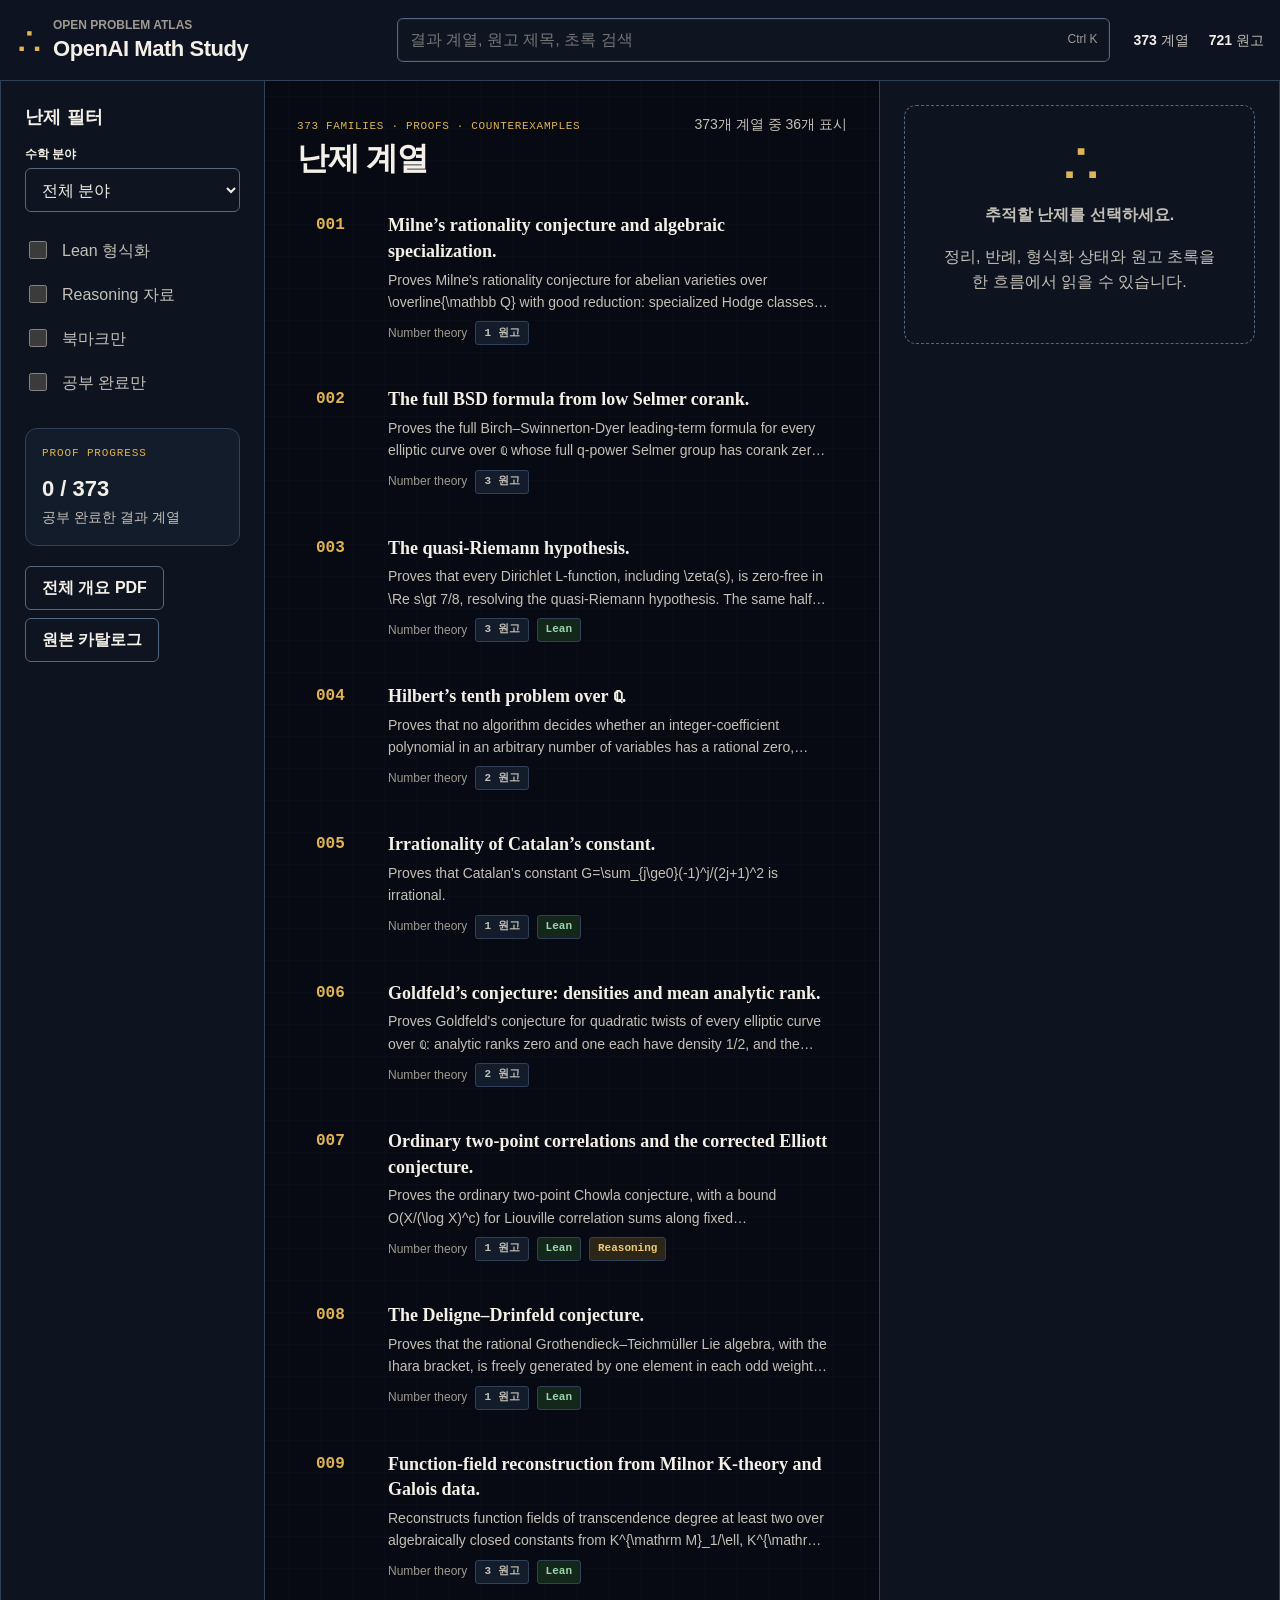
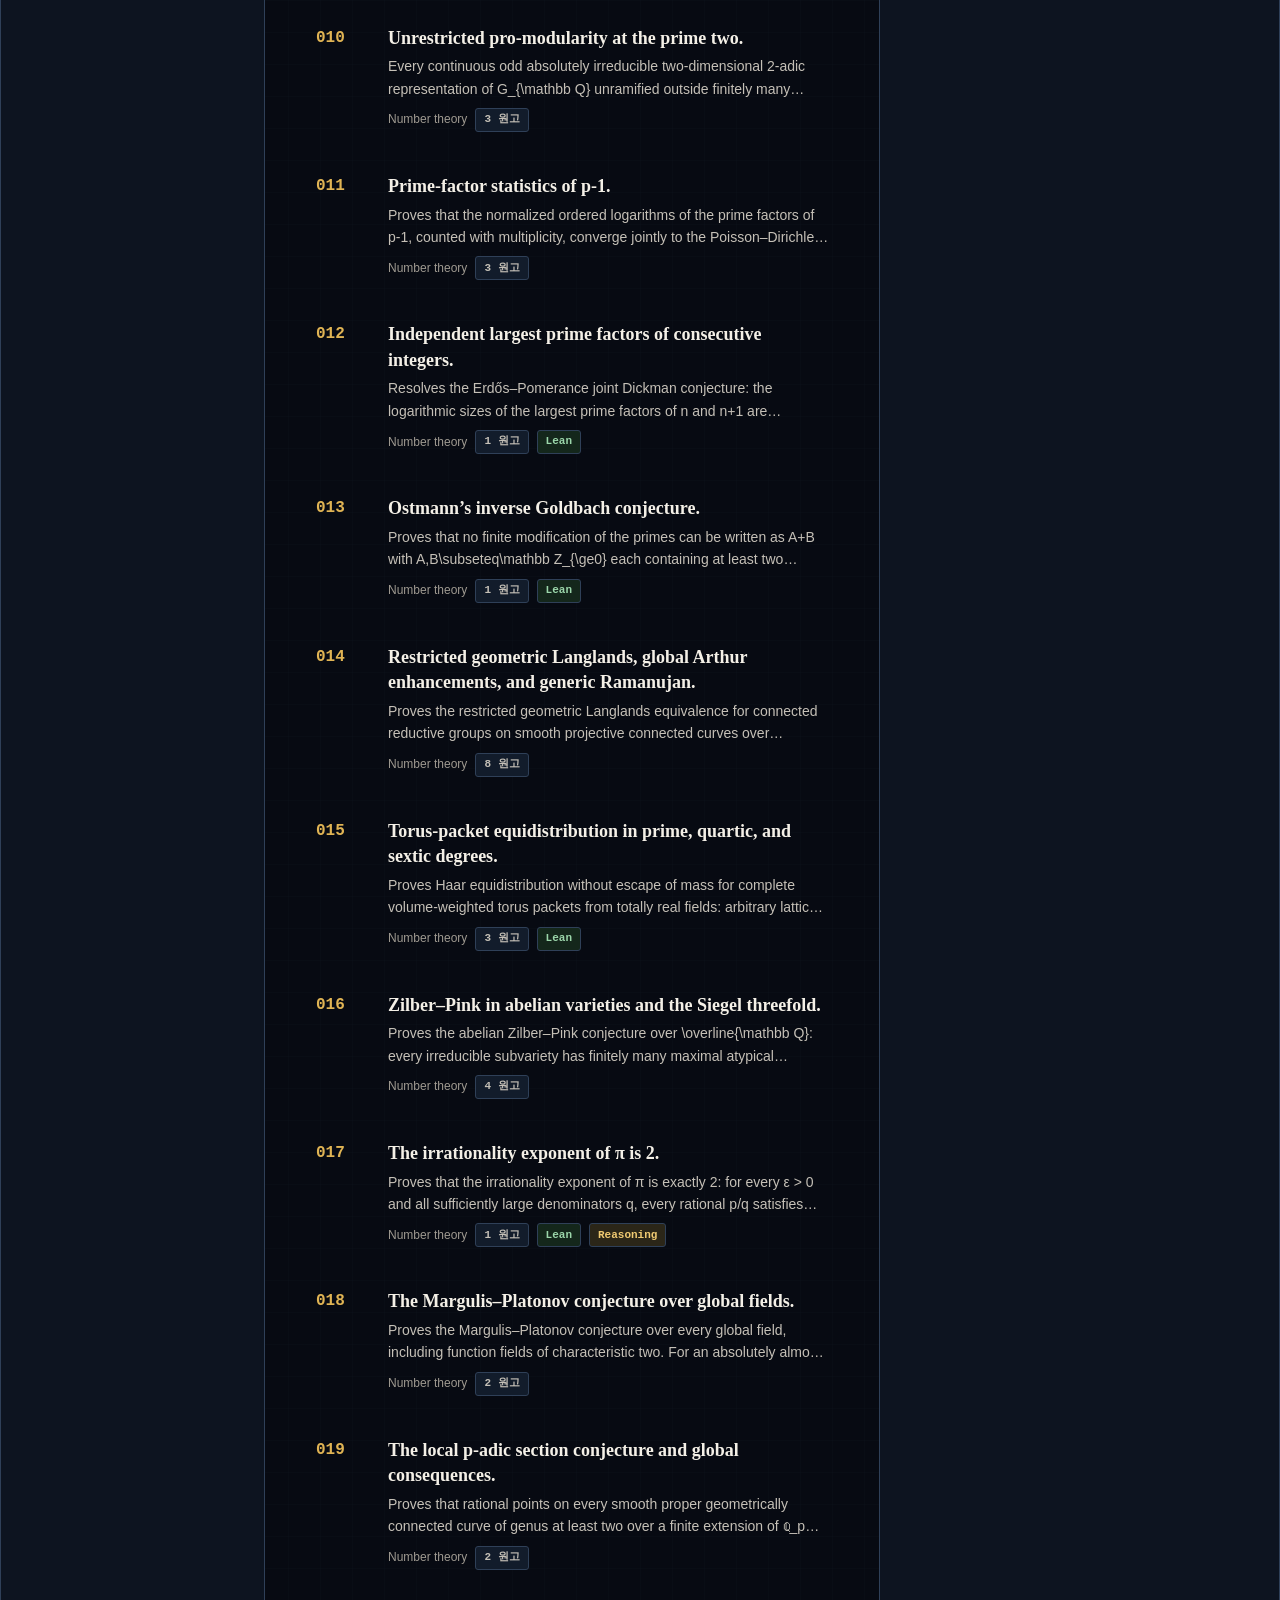
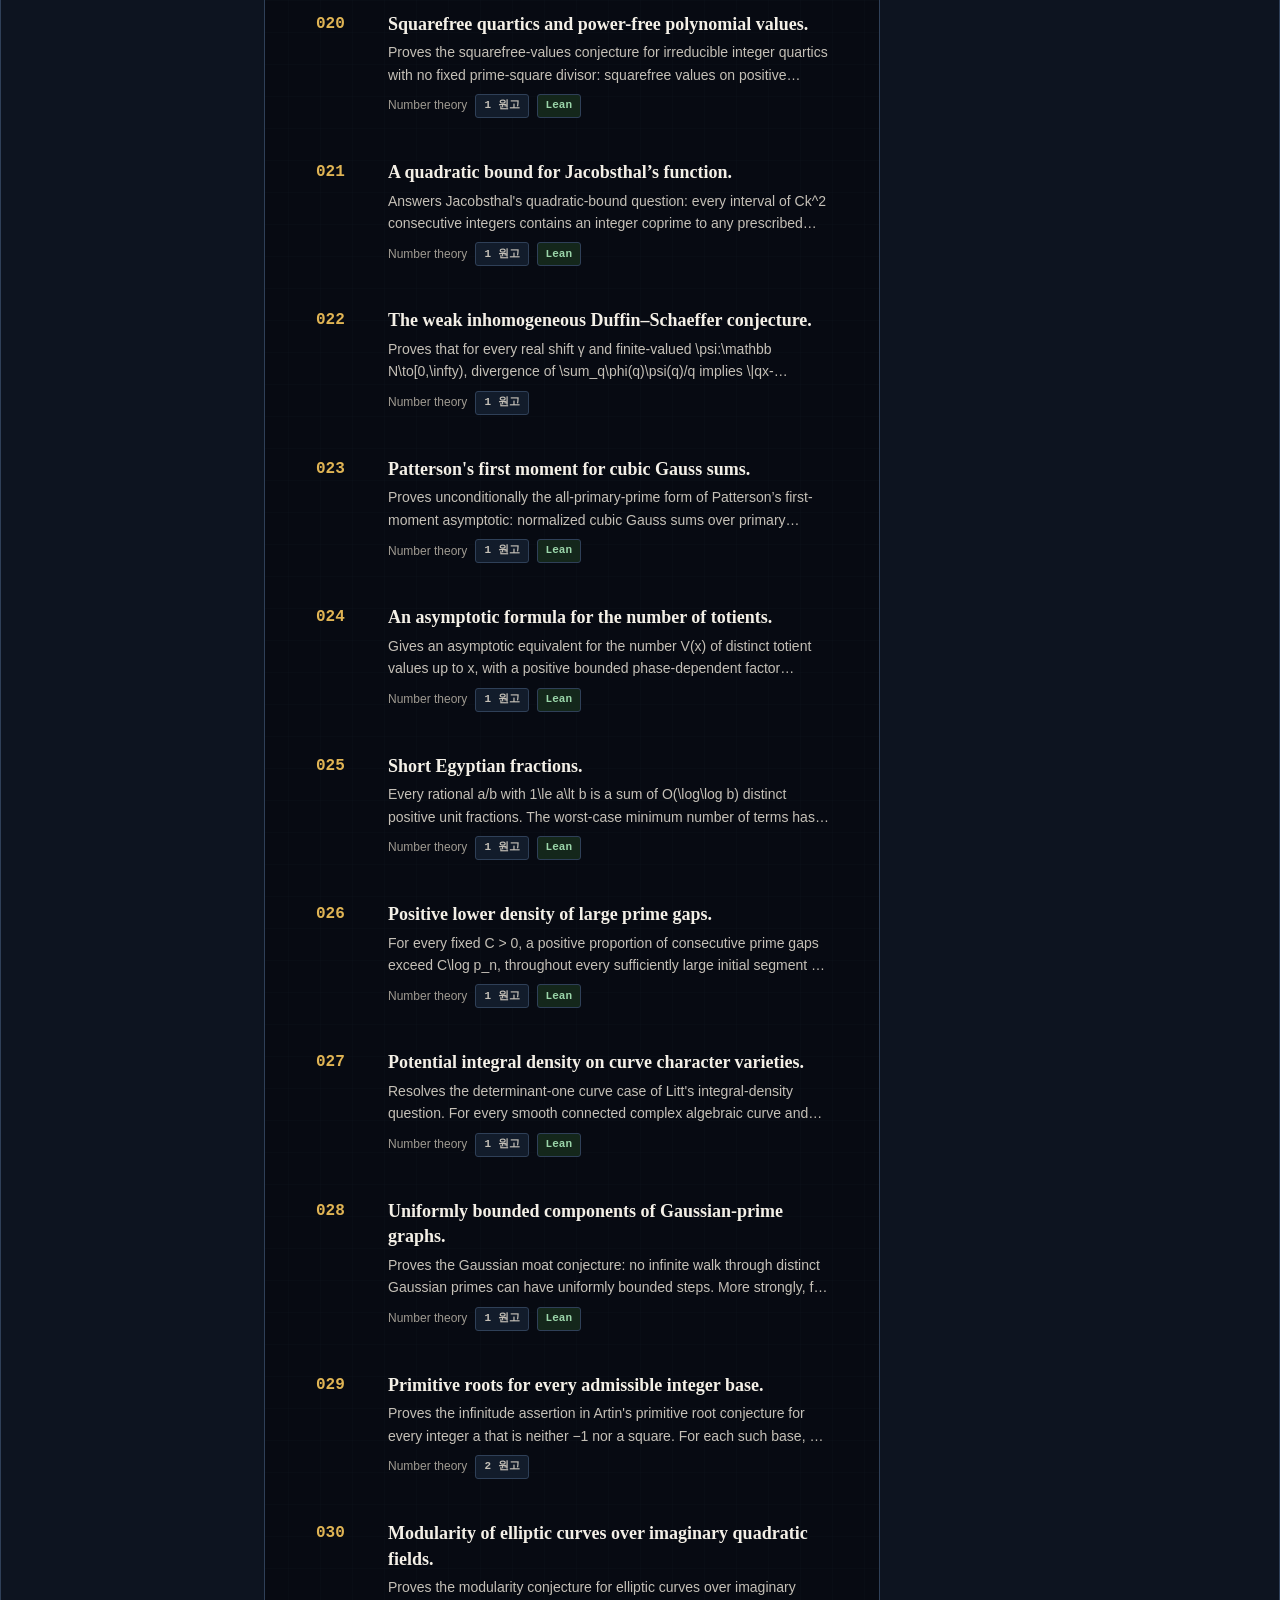
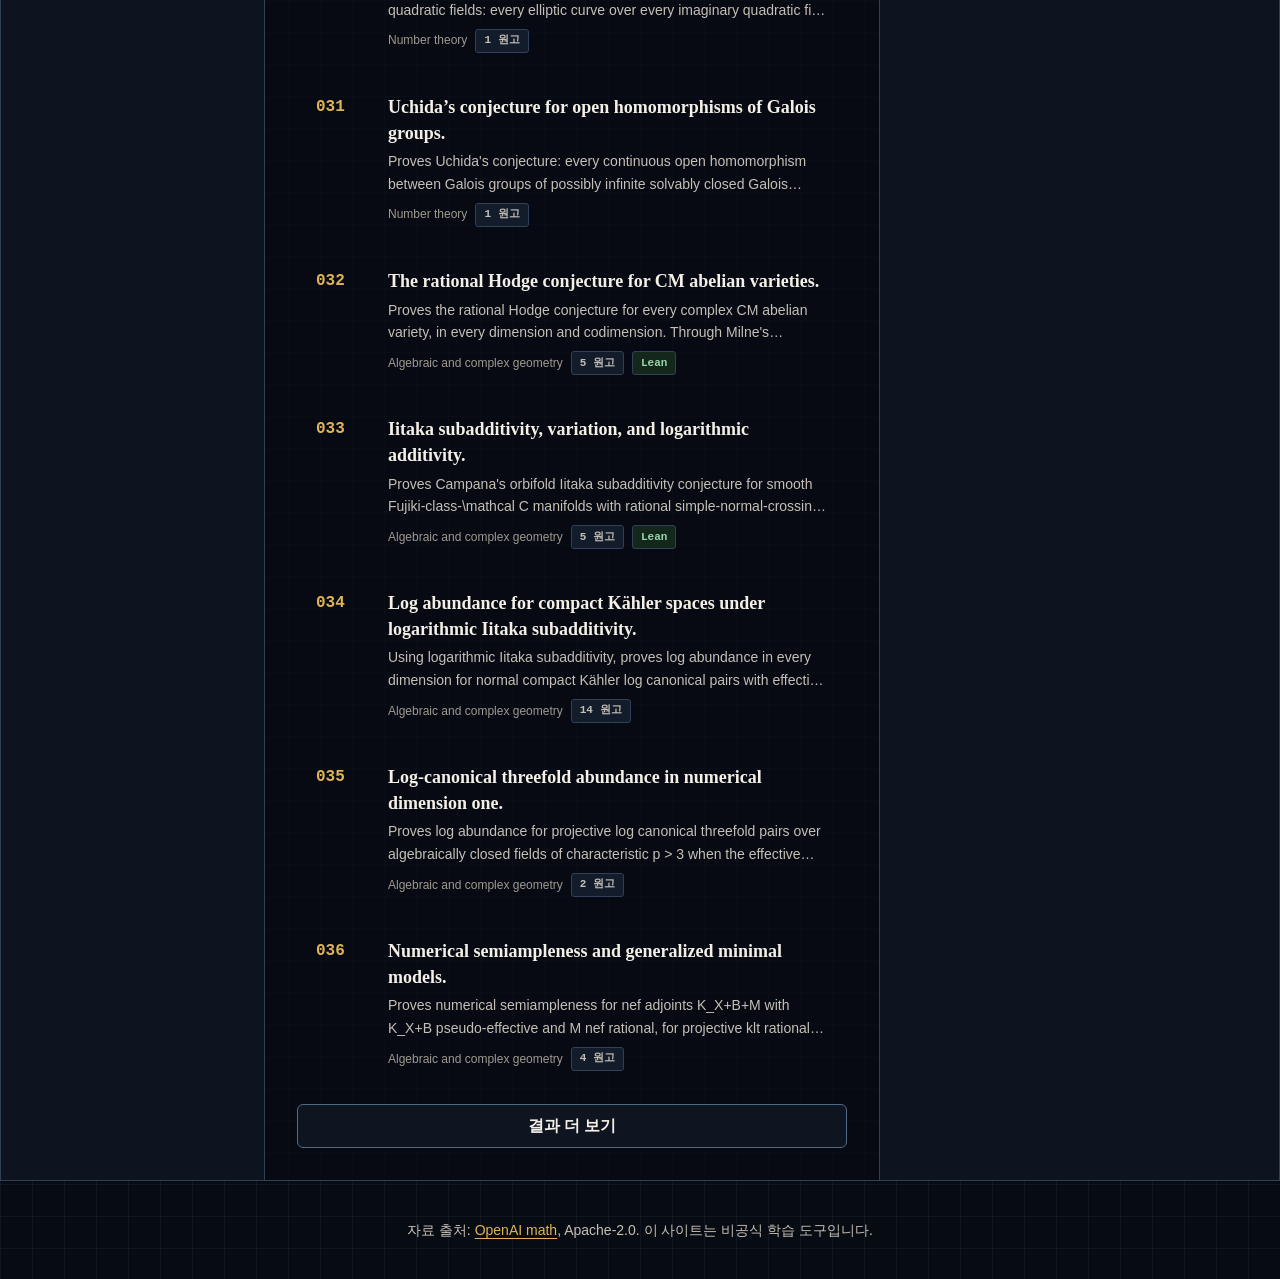
==== index.html @ 9faf53f4 "Add related paper links" ====
<!doctype html>
<html lang="ko">
<head>
  <meta charset="utf-8">
  <meta name="viewport" content="width=device-width, initial-scale=1">
  <meta name="description" content="OpenAI math 저장소의 373개 결과 계열과 721개 수학 원고를 검색하고 공부하는 웹사이트">
  <meta name="theme-color" content="#070b12">
  <meta property="og:title" content="OpenAI Math Study">
  <meta property="og:description" content="OpenAI math 연구 카탈로그를 검색하고 학습 진도를 저장하세요.">
  <meta property="og:type" content="website">
  <title>OpenAI Math Study</title>
  <link rel="stylesheet" href="styles.css">
  <link rel="stylesheet" href="components.css">
  <script defer src="papers.js"></script>
  <script defer src="youtube.js"></script>
  <script defer src="app.js"></script>
  <script type="application/ld+json">
    {"@context":"https://schema.org","@type":"Dataset","name":"OpenAI Math Study catalogue","description":"A study interface for the OpenAI math manuscript collection.","license":"https://www.apache.org/licenses/LICENSE-2.0","isBasedOn":"https://github.com/openai/math"}
  </script>
</head>
<body data-detail-open="false">
  <a class="skip-link" href="#catalogue">카탈로그로 건너뛰기</a>
  <header class="site-header">
    <div class="header-inner">
      <div class="brand">
        <span class="brand-mark" aria-hidden="true">∴</span>
        <div>
          <p>OPEN PROBLEM ATLAS</p>
          <h1>OpenAI Math Study</h1>
        </div>
      </div>
      <div class="search-wrap">
        <label class="search-label" for="search">결과 계열, 원고 제목, 초록 검색</label>
        <input class="search-input" id="search" type="search" placeholder="결과 계열, 원고 제목, 초록 검색" autocomplete="off">
        <span class="search-hint" aria-hidden="true">Ctrl K</span>
      </div>
      <div class="header-stats" aria-label="카탈로그 통계">
        <span><strong id="family-stat">373</strong> 계열</span>
        <span><strong id="manuscript-stat">721</strong> 원고</span>
      </div>
    </div>
  </header>

  <main class="app-shell">
    <aside class="filter-panel" aria-labelledby="filter-title">
      <h2 class="panel-heading" id="filter-title">난제 필터</h2>
      <div class="filter-grid">
        <label class="field" for="subject">
          <span class="field-label">수학 분야</span>
          <select class="select" id="subject"><option value="">전체 분야</option></select>
        </label>
        <label class="check-row"><input id="lean-only" type="checkbox"> Lean 형식화</label>
        <label class="check-row"><input id="reasoning-only" type="checkbox"> Reasoning 자료</label>
        <label class="check-row"><input id="bookmarked-only" type="checkbox"> 북마크만</label>
        <label class="check-row"><input id="studied-only" type="checkbox"> 공부 완료만</label>
      </div>
      <div class="progress-box" aria-live="polite">
        <strong id="progress-count">0 / 373</strong>
        <p>공부 완료한 결과 계열</p>
      </div>
      <div class="button-row">
        <a class="button" href="source-data/overview.pdf">전체 개요 PDF</a>
        <a class="button" href="source-data/CONTENTS.md">원본 카탈로그</a>
      </div>
    </aside>

    <section class="catalogue-panel" id="catalogue" aria-labelledby="catalogue-title">
      <div class="catalogue-heading">
        <div>
          <p class="catalogue-kicker">373 FAMILIES · PROOFS · COUNTEREXAMPLES</p>
          <h2 id="catalogue-title">난제 계열</h2>
        </div>
        <p id="result-count" aria-live="polite">카탈로그 불러오는 중</p>
      </div>
      <div class="result-list" id="result-list" aria-busy="true">
        <div class="skeleton"></div>
        <div class="skeleton"></div>
        <div class="skeleton"></div>
      </div>
      <button class="button load-more" id="load-more" type="button" hidden>결과 더 보기</button>
    </section>

    <button class="detail-scrim" id="detail-scrim" type="button" tabindex="-1" aria-label="상세 패널 닫기"></button>
    <aside class="detail-panel" id="detail" aria-label="결과 계열 상세">
      <div class="mobile-panel-bar"><button class="button" id="close-detail" type="button">닫기</button></div>
      <div class="empty-state" id="detail-empty">
        <p class="empty-symbol" aria-hidden="true">∴</p>
        <p><strong>추적할 난제를 선택하세요.</strong></p>
        <p>정리, 반례, 형식화 상태와 원고 초록을 한 흐름에서 읽을 수 있습니다.</p>
      </div>
      <div id="detail-content" hidden></div>
    </aside>
  </main>

  <footer class="site-footer">
    <p>자료 출처: <a href="https://github.com/openai/math">OpenAI math</a>, Apache-2.0. 이 사이트는 비공식 학습 도구입니다.</p>
  </footer>
</body>
</html>
---- styles.css ----
:root {
  color-scheme: dark;
  --surface-canvas: #070b12;
  --surface-primary: #0e1521;
  --surface-secondary: #121c2b;
  --surface-selected: #17253a;
  --surface-scrim: rgba(3, 7, 18, 0.78);
  --text-primary: #f4f0e7;
  --text-secondary: #c5c0b7;
  --text-muted: #9f9a91;
  --border-default: #2f4058;
  --border-strong: #526984;
  --accent-primary: #e0b454;
  --accent-hover: #f0ca72;
  --accent-soft: #2b2618;
  --status-success: #9bd6aa;
  --status-success-soft: #14271b;
  --status-warning: #e0b454;
  --status-warning-soft: #2b2618;
  --focus-ring: #8bc7ff;
  --grid-line: rgba(82, 105, 132, 0.12);
  --shadow-overlay: 0 24px 70px rgba(0, 0, 0, 0.48);
  --space-1: 0.25rem;
  --space-2: 0.5rem;
  --space-3: 0.75rem;
  --space-4: 1rem;
  --space-5: 1.25rem;
  --space-6: 1.5rem;
  --space-8: 2rem;
  --space-10: 2.5rem;
  --space-12: 3rem;
  --space-16: 4rem;
  --motion-micro: 150ms ease-out;
  --motion-standard: 240ms cubic-bezier(0.16, 1, 0.3, 1);
  --radius-control: 0.375rem;
  --radius-card: 0.75rem;
  --max-content: 90rem;
}

* { box-sizing: border-box; }
[hidden] { display: none !important; }

html { overflow-x: clip; scroll-behavior: smooth; }

body {
  margin: 0;
  min-width: 20rem;
  overflow-x: clip;
  background-color: var(--surface-canvas);
  background-image:
    linear-gradient(var(--grid-line) 1px, transparent 1px),
    linear-gradient(90deg, var(--grid-line) 1px, transparent 1px);
  background-size: 2rem 2rem;
  color: var(--text-primary);
  font: 400 1rem/1.6 Aptos, "Segoe UI", "Helvetica Neue", Arial, sans-serif;
}

button, input, select { font: inherit; }

button, select, input[type="checkbox"] { touch-action: manipulation; }

a { color: var(--accent-primary); text-underline-offset: 0.2em; }
a:hover { color: var(--accent-hover); }

:focus-visible {
  outline: 0.1875rem solid var(--focus-ring);
  outline-offset: 0.125rem;
}

.skip-link {
  position: fixed;
  inset: var(--space-2) auto auto var(--space-2);
  z-index: 100;
  padding: var(--space-2) var(--space-4);
  background: var(--surface-primary);
  transform: translateY(-150%);
}

.skip-link:focus { transform: translateY(0); }

.site-header {
  position: sticky;
  inset-block-start: 0;
  z-index: 20;
  border-block-end: 1px solid var(--border-default);
  background: color-mix(in srgb, var(--surface-primary) 94%, transparent);
  backdrop-filter: blur(0.75rem);
}

.header-inner {
  display: grid;
  grid-template-columns: minmax(15rem, 1fr) minmax(18rem, 2fr) auto;
  gap: var(--space-6);
  align-items: center;
  width: min(100% - 2rem, var(--max-content));
  min-height: 5rem;
  margin-inline: auto;
}

.brand { display: flex; gap: var(--space-3); align-items: center; min-width: 0; }
.brand-mark { color: var(--accent-primary); font: 700 2rem/1 "Cambria Math", Cambria, serif; }
.brand p { margin: 0; color: var(--text-muted); font-size: 0.75rem; font-weight: 600; }
.brand h1 { margin: 0; font-size: 1.375rem; line-height: 1.3; letter-spacing: -0.02em; }

.header-stats { display: flex; gap: var(--space-5); color: var(--text-secondary); font-size: 0.875rem; }
.header-stats strong { color: var(--text-primary); font-variant-numeric: tabular-nums; }

.app-shell {
  display: grid;
  grid-template-columns: 16.5rem minmax(24rem, 1fr) minmax(21rem, 25rem);
  width: min(100%, var(--max-content));
  min-height: calc(100dvh - 5rem);
  margin-inline: auto;
  border-inline: 1px solid var(--border-default);
  background: color-mix(in srgb, var(--surface-canvas) 78%, transparent);
}

.filter-panel, .detail-panel { background: color-mix(in srgb, var(--surface-primary) 97%, transparent); }
.filter-panel { border-inline-end: 1px solid var(--border-default); padding: var(--space-6); }
.catalogue-panel { min-width: 0; padding: var(--space-8); }
.detail-panel { border-inline-start: 1px solid var(--border-default); padding: var(--space-6); }

.panel-heading { margin: 0 0 var(--space-4); font-size: 1.125rem; line-height: 1.35; letter-spacing: 0.02em; }
.panel-copy { color: var(--text-secondary); }

.catalogue-heading {
  display: flex;
  gap: var(--space-4);
  align-items: baseline;
  justify-content: space-between;
  margin-block-end: var(--space-5);
}

.catalogue-heading h2 { margin: 0; font-size: 2rem; line-height: 1.15; letter-spacing: -0.03em; }
.catalogue-heading p { margin: 0; color: var(--text-secondary); font-size: 0.875rem; }
.catalogue-heading h2 { font-family: "Cambria Math", Cambria, Georgia, serif; }
.catalogue-kicker { margin-block-end: var(--space-1) !important; color: var(--accent-primary) !important; font-family: "Cascadia Mono", Consolas, monospace; font-size: 0.6875rem !important; letter-spacing: 0.06em; }
.empty-symbol { margin: 0; color: var(--accent-primary); font: 700 3rem/1 "Cambria Math", Cambria, serif; }

.mobile-panel-bar, .detail-scrim { display: none; }
.site-footer { border-block-start: 1px solid var(--border-default); padding: var(--space-6); color: var(--text-secondary); text-align: center; font-size: 0.875rem; }

* { scrollbar-color: var(--border-strong) var(--surface-primary); }

@media (max-width: 74.99rem) {
  html.modal-open, html.modal-open body { overflow: hidden; }
  .app-shell { grid-template-columns: 15rem minmax(0, 1fr); }
  .detail-scrim { position: fixed; inset: 0; z-index: 29; background: var(--surface-scrim); }
  .detail-panel { position: fixed; inset: 5rem 0 0 auto; z-index: 30; width: min(30rem, 92vw); overflow-y: auto; visibility: hidden; pointer-events: none; box-shadow: var(--shadow-overlay); transform: translateX(105%); transition: transform var(--motion-standard), visibility 0s linear 240ms; }
  body[data-detail-open="true"] .detail-panel { visibility: visible; pointer-events: auto; transform: translateX(0); transition-delay: 0s; }
  body[data-detail-open="true"] .detail-scrim { display: block; }
  .mobile-panel-bar { display: flex; justify-content: flex-end; }
}

@media (max-width: 56.24rem) {
  .header-inner { grid-template-columns: 1fr auto; gap: var(--space-3); padding-block: var(--space-3); }
  .search-wrap { grid-column: 1 / -1; grid-row: 2; }
  .header-stats { align-self: start; flex-direction: column; gap: 0; text-align: end; }
  .site-header { position: static; }
  .app-shell { display: block; min-height: auto; }
  .filter-panel { border: 0; border-block-end: 1px solid var(--border-default); padding: var(--space-4); }
  .filter-grid { display: grid; grid-template-columns: repeat(2, minmax(0, 1fr)); gap: var(--space-3); }
  .catalogue-panel { padding: var(--space-5) var(--space-4); }
  .detail-panel { inset-block-start: 0; }
}

@media (max-width: 39.99rem) {
  .header-inner { width: min(100% - 1.5rem, var(--max-content)); }
  .header-stats { font-size: 0.75rem; }
  .filter-grid { grid-template-columns: 1fr; }
  .catalogue-heading { display: block; }
  .catalogue-heading p { margin-block-start: var(--space-2); }
  .detail-panel { inset-inline: 0; width: 100%; padding: var(--space-4); }
  .mobile-panel-bar { position: sticky; top: 0; z-index: 1; padding-block-end: var(--space-3); background: var(--surface-primary); }
  .mobile-panel-bar .button { width: 100%; }
}

@media (prefers-reduced-motion: reduce) {
  *, *::before, *::after { scroll-behavior: auto !important; transition-duration: 0.01ms !important; animation-duration: 0.01ms !important; }
}
---- components.css ----
.search-wrap { position: relative; }
.search-label { position: absolute; inline-size: 1px; block-size: 1px; overflow: hidden; clip-path: inset(50%); }
.search-input {
  width: 100%;
  min-height: 2.75rem;
  border: 1px solid var(--border-strong);
  border-radius: var(--radius-control);
  padding: var(--space-2) 5rem var(--space-2) var(--space-3);
  background: var(--surface-primary);
  color: var(--text-primary);
  box-shadow: inset 0 0 0 1px var(--grid-line);
}
.search-hint { position: absolute; inset: 50% var(--space-3) auto auto; color: var(--text-muted); font-size: 0.75rem; transform: translateY(-50%); }

.field { display: grid; gap: var(--space-1); margin-block-end: var(--space-4); }
.field-label { font-size: 0.75rem; font-weight: 600; }
.select {
  width: 100%;
  min-height: 2.75rem;
  border: 1px solid var(--border-strong);
  border-radius: var(--radius-control);
  padding-inline: var(--space-3);
  background: var(--surface-primary);
  color: var(--text-primary);
}

.check-row {
  display: flex;
  gap: var(--space-3);
  align-items: center;
  min-height: 2.75rem;
  color: var(--text-secondary);
  cursor: pointer;
}
.check-row input { inline-size: 1.125rem; block-size: 1.125rem; accent-color: var(--accent-primary); }

.progress-box {
  margin-block-start: var(--space-6);
  border: 1px solid var(--border-default);
  border-radius: var(--radius-card);
  padding: var(--space-4);
  background: var(--surface-secondary);
}
.progress-box::before { display: block; margin-block-end: var(--space-2); color: var(--accent-primary); content: "PROOF PROGRESS"; font-family: "Cascadia Mono", Consolas, monospace; font-size: 0.6875rem; letter-spacing: 0.08em; }
.progress-box p { margin: 0; color: var(--text-secondary); font-size: 0.875rem; }
.progress-box strong { display: block; color: var(--text-primary); font-size: 1.375rem; font-variant-numeric: tabular-nums; }

.result-list { display: grid; gap: var(--space-2); }
.family-row {
  display: grid;
  grid-template-columns: 3.5rem 1fr;
  gap: var(--space-4);
  width: 100%;
  border: 1px solid transparent;
  border-inline-start: 0.1875rem solid transparent;
  border-radius: 0;
  padding: var(--space-4);
  background: transparent;
  color: var(--text-primary);
  text-align: start;
  cursor: pointer;
  transition: background var(--motion-micro), border-color var(--motion-micro);
}
.family-row:hover { border-color: var(--border-default); background: var(--surface-primary); }
.family-row[aria-current="true"] { border-color: var(--border-default); border-inline-start-color: var(--accent-primary); background: var(--surface-selected); }
.family-id { color: var(--accent-primary); font-family: "Cascadia Mono", Consolas, monospace; font-variant-numeric: tabular-nums; font-weight: 650; }
.family-title { margin: 0; font-family: "Cambria Math", Cambria, Georgia, serif; font-size: 1.125rem; line-height: 1.35; }
.family-description { display: -webkit-box; margin: var(--space-1) 0 var(--space-2); overflow: hidden; color: var(--text-secondary); font-size: 0.875rem; -webkit-box-orient: vertical; -webkit-line-clamp: 2; }
.family-meta { display: flex; flex-wrap: wrap; gap: var(--space-2); align-items: center; color: var(--text-muted); font-size: 0.75rem; }

.badge { display: inline-flex; align-items: center; min-height: 1.5rem; border: 1px solid var(--border-default); border-radius: 0.1875rem; padding-inline: var(--space-2); background: var(--surface-secondary); color: var(--text-secondary); font-family: "Cascadia Mono", Consolas, monospace; font-size: 0.6875rem; font-weight: 600; }
.badge-lean { background: var(--status-success-soft); color: var(--status-success); }
.badge-reasoning { background: var(--accent-soft); color: var(--accent-hover); }

.button {
  display: inline-flex;
  gap: var(--space-2);
  align-items: center;
  justify-content: center;
  min-height: 2.75rem;
  border: 1px solid var(--border-strong);
  border-radius: var(--radius-control);
  padding: var(--space-2) var(--space-4);
  background: var(--surface-primary);
  color: var(--text-primary);
  font-weight: 650;
  text-decoration: none;
  cursor: pointer;
  transition: background var(--motion-micro), color var(--motion-micro), transform var(--motion-micro);
}
.button:hover { background: var(--surface-secondary); color: var(--text-primary); }
.button:active { transform: scale(0.98); }
.button-primary { border-color: var(--accent-primary); background: var(--accent-primary); color: var(--surface-canvas); }
.button-primary:hover { background: var(--accent-hover); color: var(--surface-canvas); }
.button-row { display: flex; flex-wrap: wrap; gap: var(--space-2); margin-block: var(--space-5); }
.load-more { width: 100%; margin-block-start: var(--space-4); }

.detail-kicker { margin: 0; color: var(--accent-primary); font-family: "Cascadia Mono", Consolas, monospace; font-size: 0.6875rem; font-weight: 700; letter-spacing: 0.06em; text-transform: uppercase; }
.detail-title { margin: var(--space-2) 0 var(--space-3); border-block-start: 0.1875rem solid var(--accent-primary); padding-block-start: var(--space-3); font-family: "Cambria Math", Cambria, Georgia, serif; font-size: 2rem; line-height: 1.15; letter-spacing: -0.02em; text-wrap: balance; }
.detail-description { color: var(--text-secondary); }
.detail-status { display: flex; flex-wrap: wrap; gap: var(--space-2); }

.video-section, .paper-section { margin-block-start: var(--space-8); }
.video-section h3, .paper-section h3 { margin-block-end: var(--space-1); font-size: 1.125rem; }
.video-note { margin: 0 0 var(--space-4); color: var(--text-muted); font-size: 0.75rem; }
.video-list, .paper-list { display: grid; gap: var(--space-2); margin: 0; padding: 0; list-style: none; }
.video-item, .paper-item { display: grid; grid-template-columns: 2rem 1fr; gap: var(--space-3); border-block-start: 1px solid var(--border-default); padding-block: var(--space-3); }
.video-item:last-child, .paper-item:last-child { border-block-end: 1px solid var(--border-default); }
.video-rank { color: var(--accent-primary); font-family: "Cascadia Mono", Consolas, monospace; font-size: 0.75rem; font-variant-numeric: tabular-nums; }
.video-item > div, .paper-item > div { min-width: 0; }
.video-link, .paper-link { color: var(--text-primary); font-family: "Cambria Math", Cambria, Georgia, serif; font-weight: 650; overflow-wrap: anywhere; }
.video-link:hover, .paper-link:hover { color: var(--accent-hover); }
.video-meta, .paper-meta { display: block; margin-block-start: var(--space-1); color: var(--text-muted); font-size: 0.75rem; overflow-wrap: anywhere; }
.video-empty { border: 1px dashed var(--border-strong); padding: var(--space-4); color: var(--text-secondary); font-size: 0.875rem; }

.manuscript-list { margin-block-start: var(--space-8); }
.manuscript-list h3 { margin-block-end: var(--space-3); font-size: 1.125rem; }
.manuscript {
  border-block-start: 1px solid var(--border-default);
  padding-block: var(--space-3);
}
.manuscript:last-child { border-block-end: 1px solid var(--border-default); }
.manuscript summary { min-height: 2.75rem; cursor: pointer; font-family: "Cambria Math", Cambria, Georgia, serif; font-weight: 650; }
.manuscript p { color: var(--text-secondary); font-size: 0.875rem; }

.empty-state, .error-state {
  border: 1px dashed var(--border-strong);
  border-radius: var(--radius-card);
  padding: var(--space-8);
  color: var(--text-secondary);
  text-align: center;
}
.error-state { border-style: solid; background: var(--status-warning-soft); color: var(--status-warning); }
.skeleton { min-height: 7rem; border-radius: var(--radius-control); background: var(--surface-secondary); opacity: 0.7; animation: proof-pulse 1.2s ease-in-out infinite alternate; }
.visually-hidden { position: absolute; inline-size: 1px; block-size: 1px; overflow: hidden; clip-path: inset(50%); }

.showcase { width: min(100% - 2rem, 70rem); margin-inline: auto; padding-block: var(--space-12); }
.showcase section { margin-block: var(--space-12); }
.showcase-grid { display: grid; grid-template-columns: repeat(auto-fit, minmax(min(18rem, 100%), 1fr)); gap: var(--space-6); }
.showcase-card { border: 1px solid var(--border-default); border-radius: var(--radius-card); padding: var(--space-6); background: var(--surface-primary); }

@keyframes proof-pulse { to { opacity: 0.35; } }

@media (max-width: 39.99rem) {
  .family-row { grid-template-columns: 2.75rem 1fr; gap: var(--space-2); padding-inline: var(--space-2); }
  .detail-title, .detail-description { overflow-wrap: anywhere; }
  .detail-title { font-size: 1.5rem; text-wrap: wrap; }
  .button-row .button { width: 100%; }
}
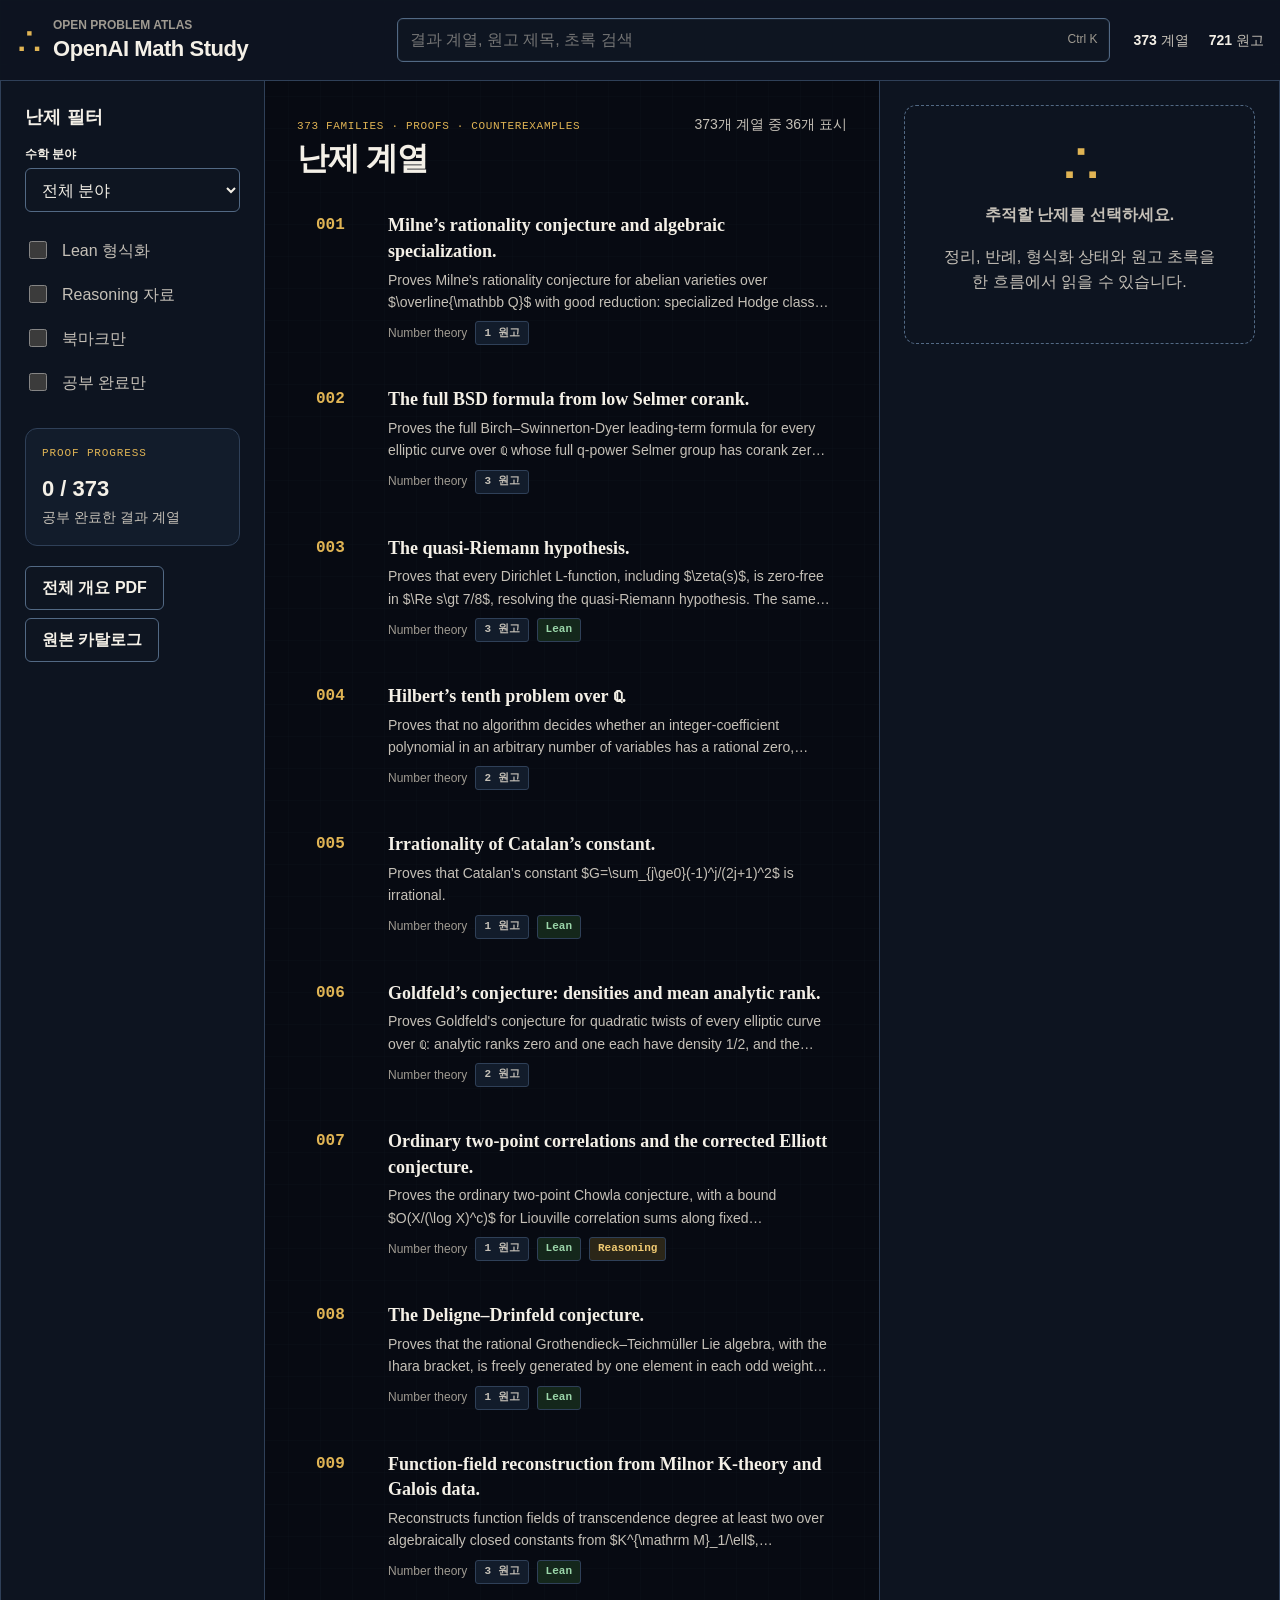
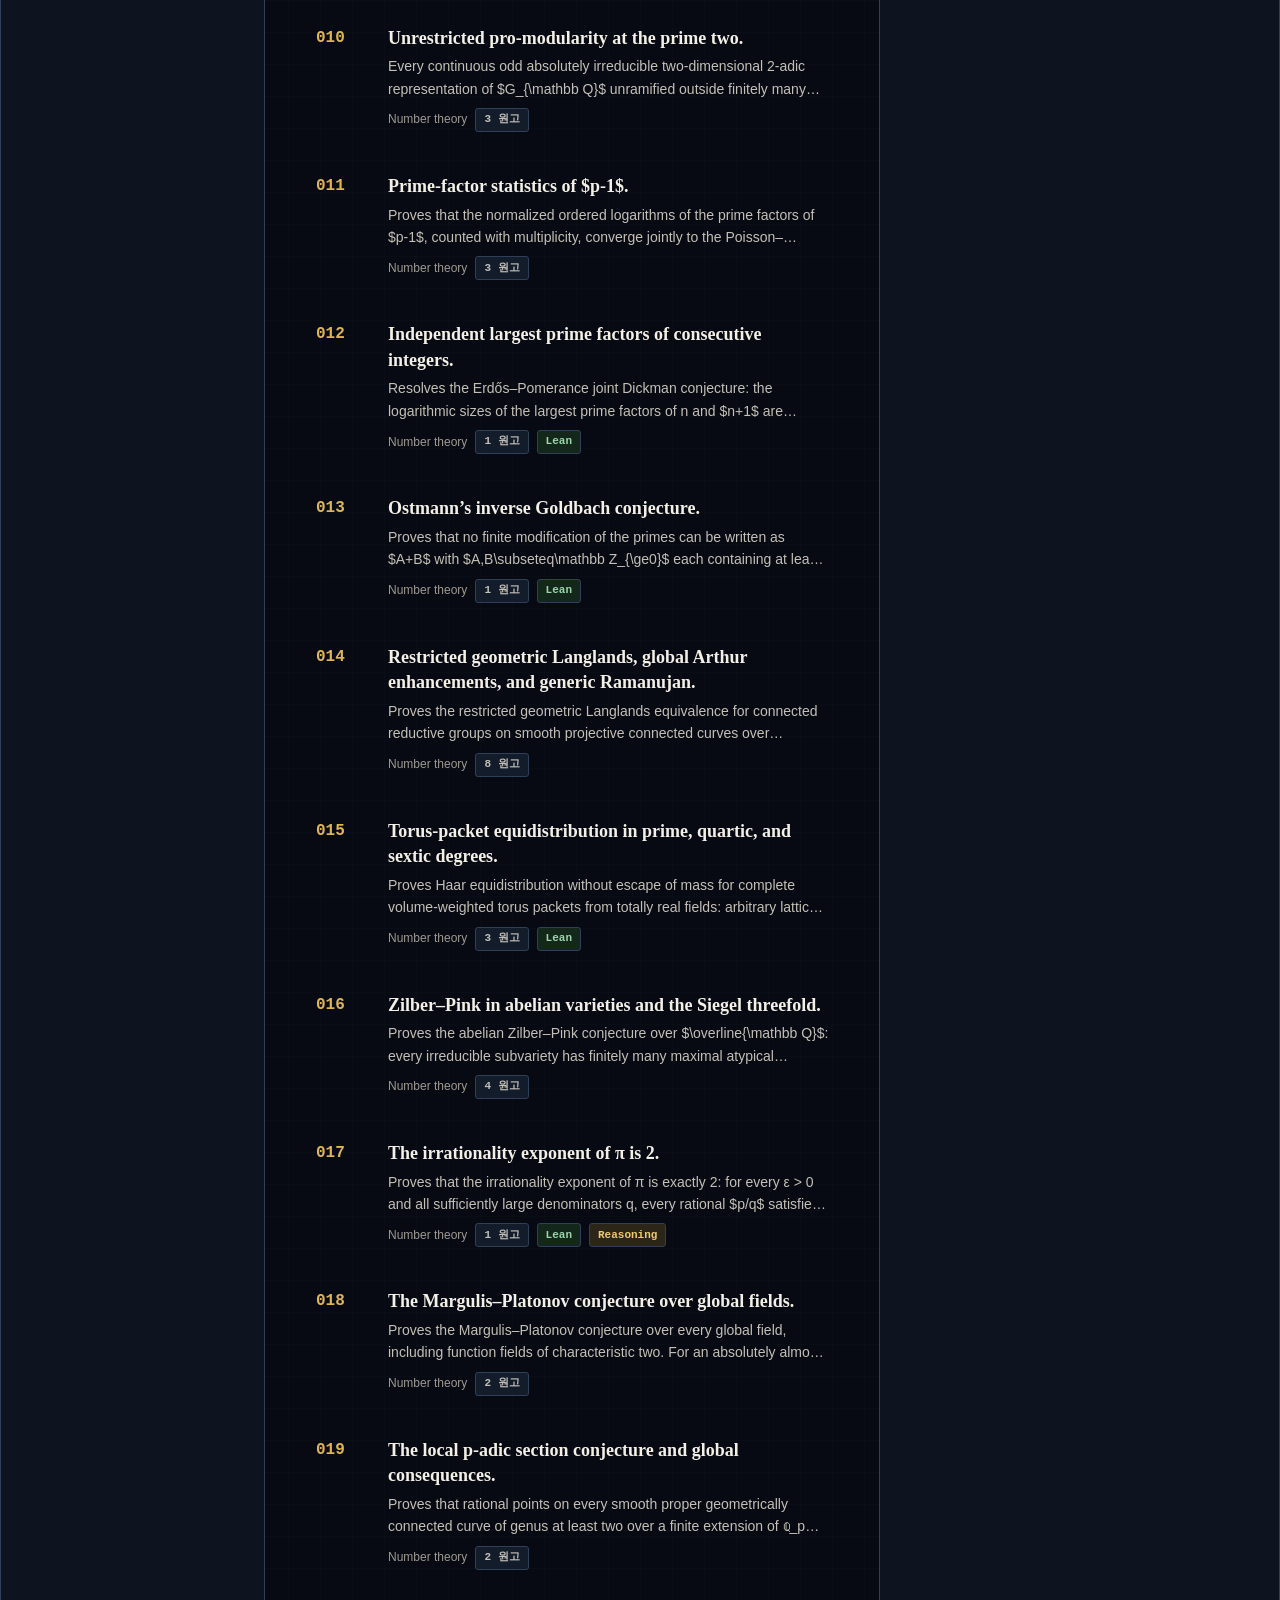
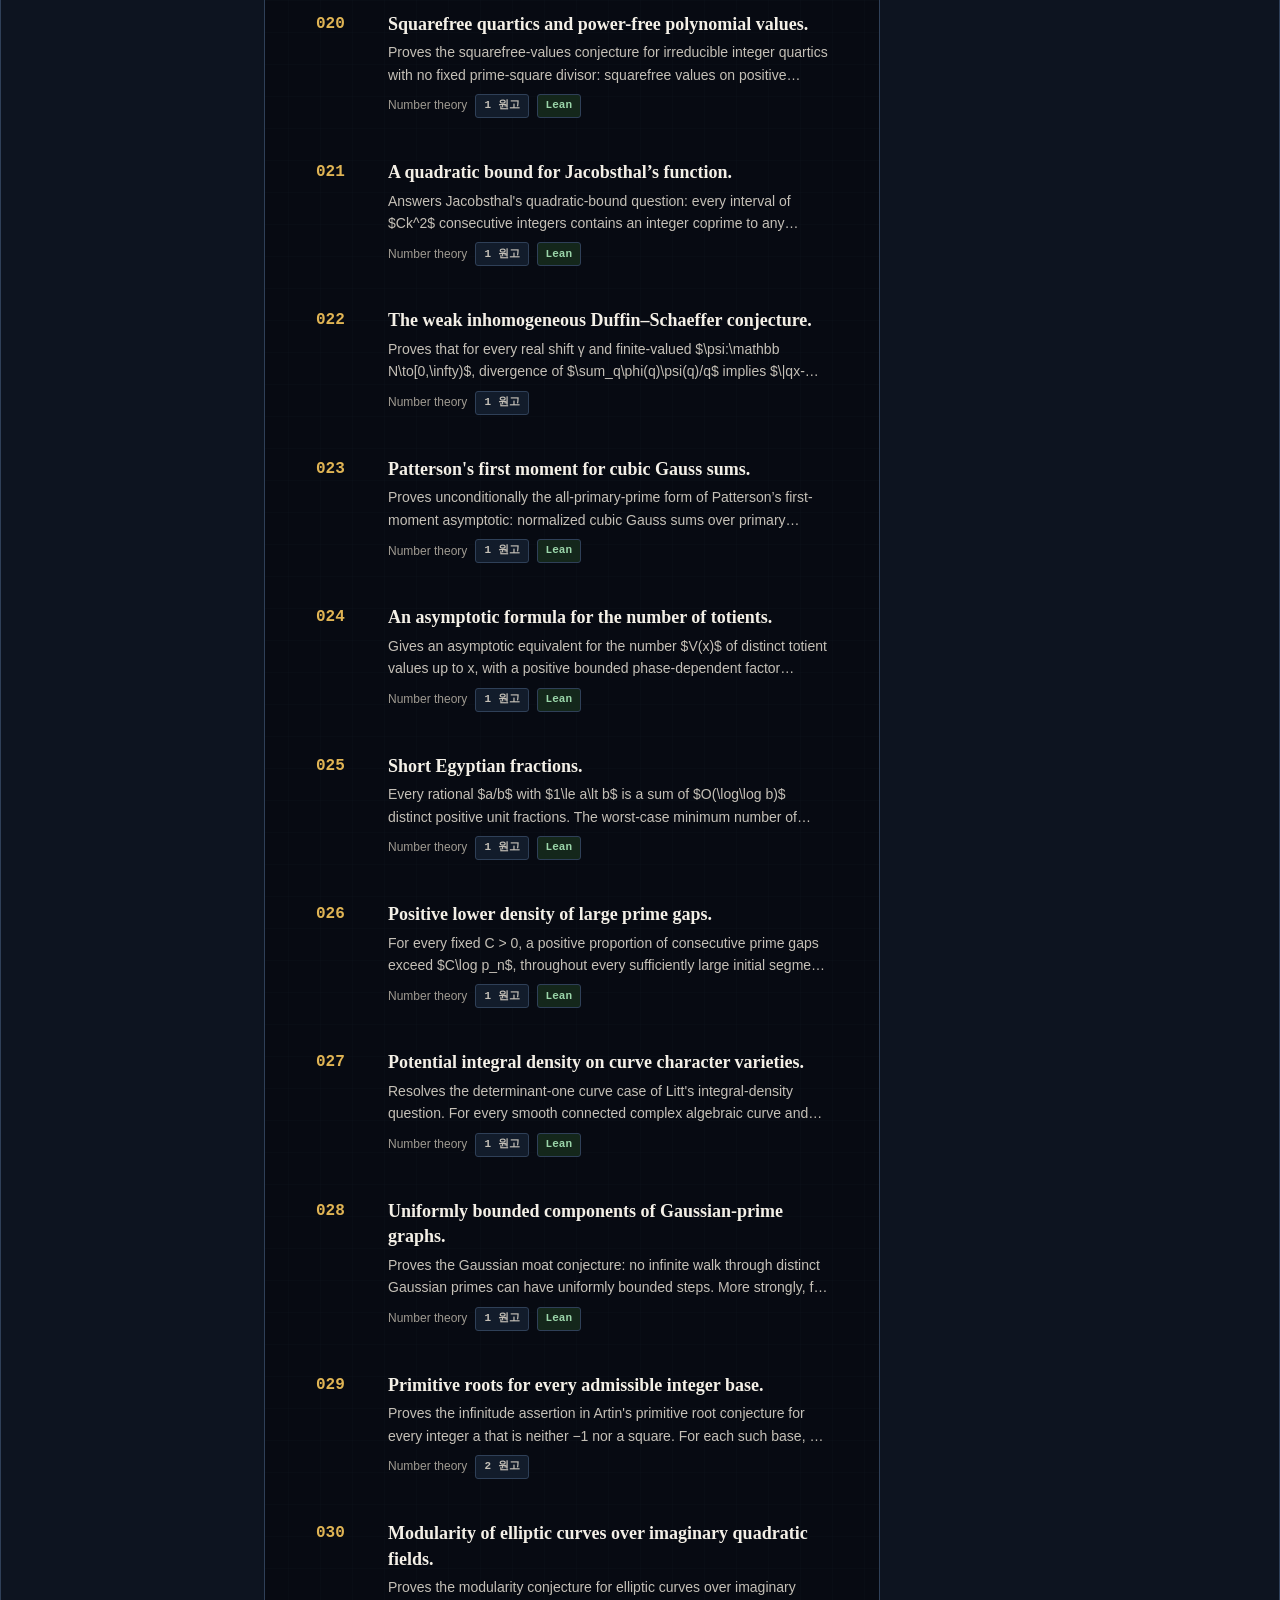
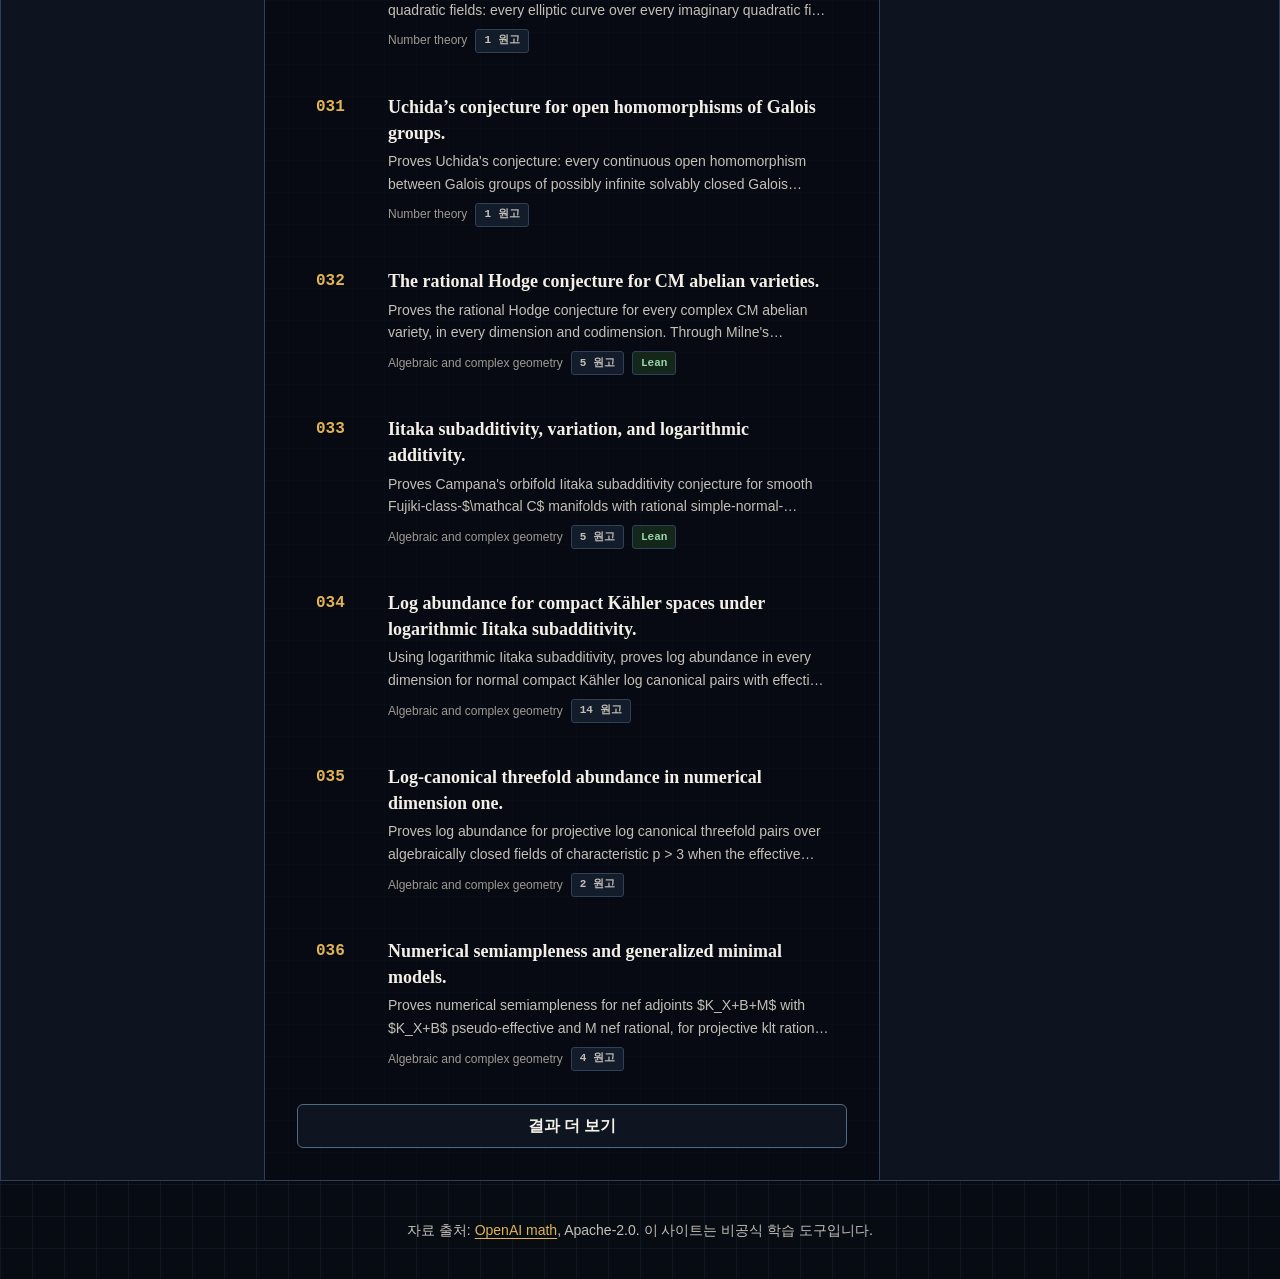
==== commit 1df774a4: "Link original catalogue to pinned upstream commit Open CONTENTS.md on GitHub at the upstream commit " ====
--- a/index.html
+++ b/index.html
@@ -60,7 +60,7 @@
       </div>
       <div class="button-row">
         <a class="button" href="source-data/overview.pdf">전체 개요 PDF</a>
-        <a class="button" href="source-data/CONTENTS.md">원본 카탈로그</a>
+        <a class="button" href="https://github.com/openai/math/blob/4eaee87548250b2682affda7d05d947c05554bae/CONTENTS.md" target="_blank" rel="noreferrer">원본 카탈로그</a>
       </div>
     </aside>
 
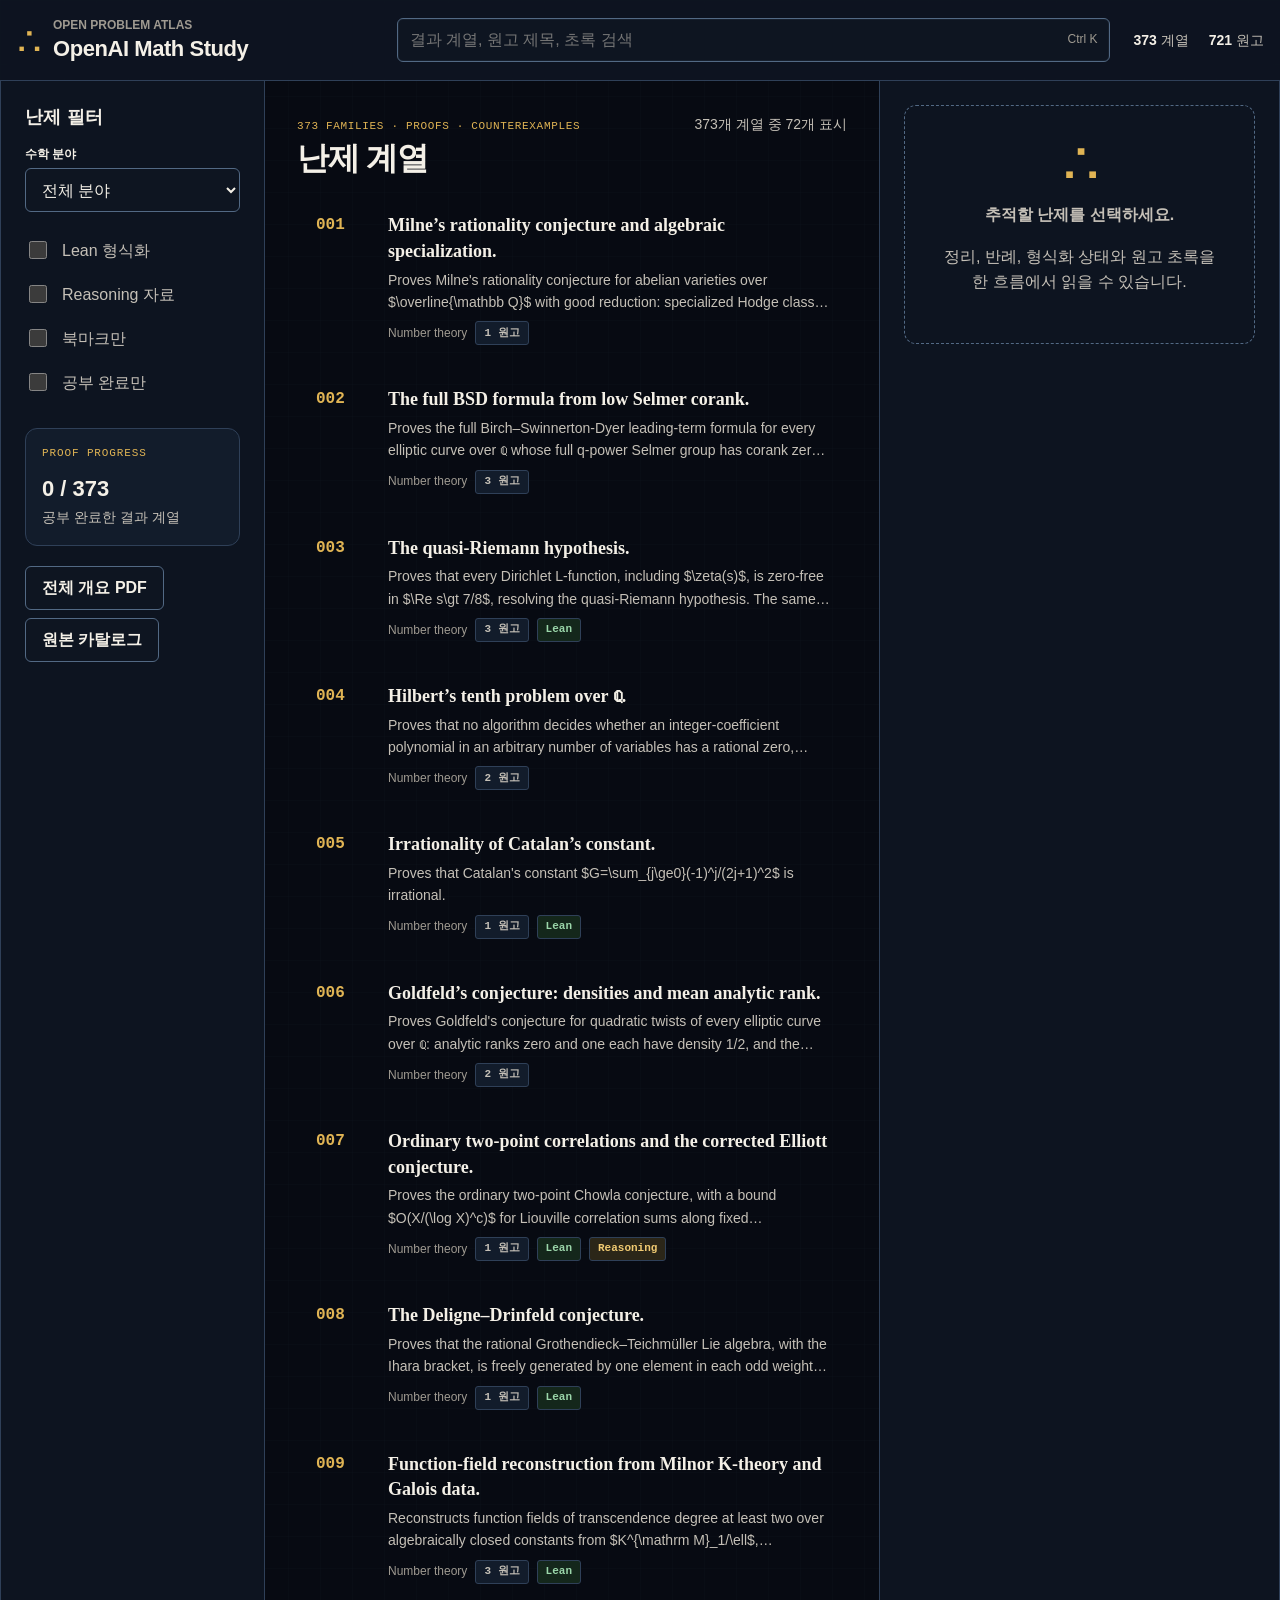
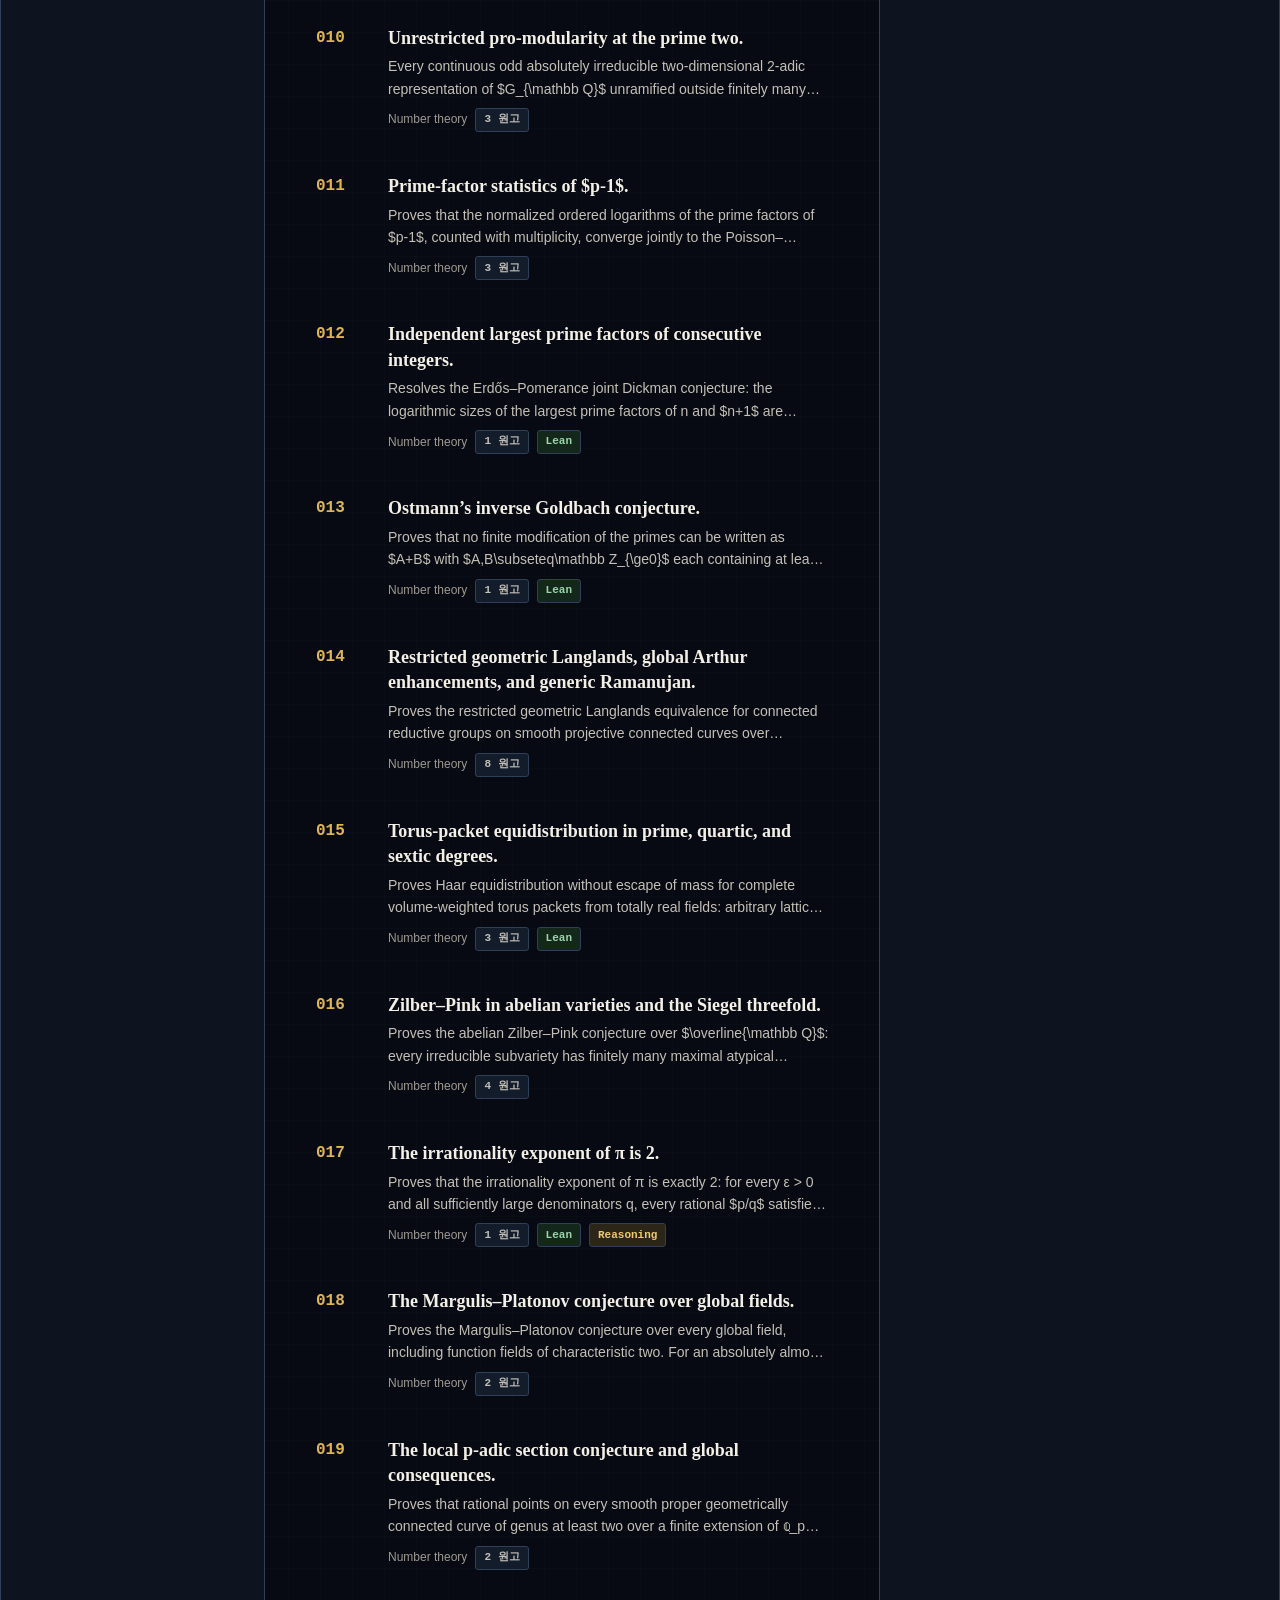
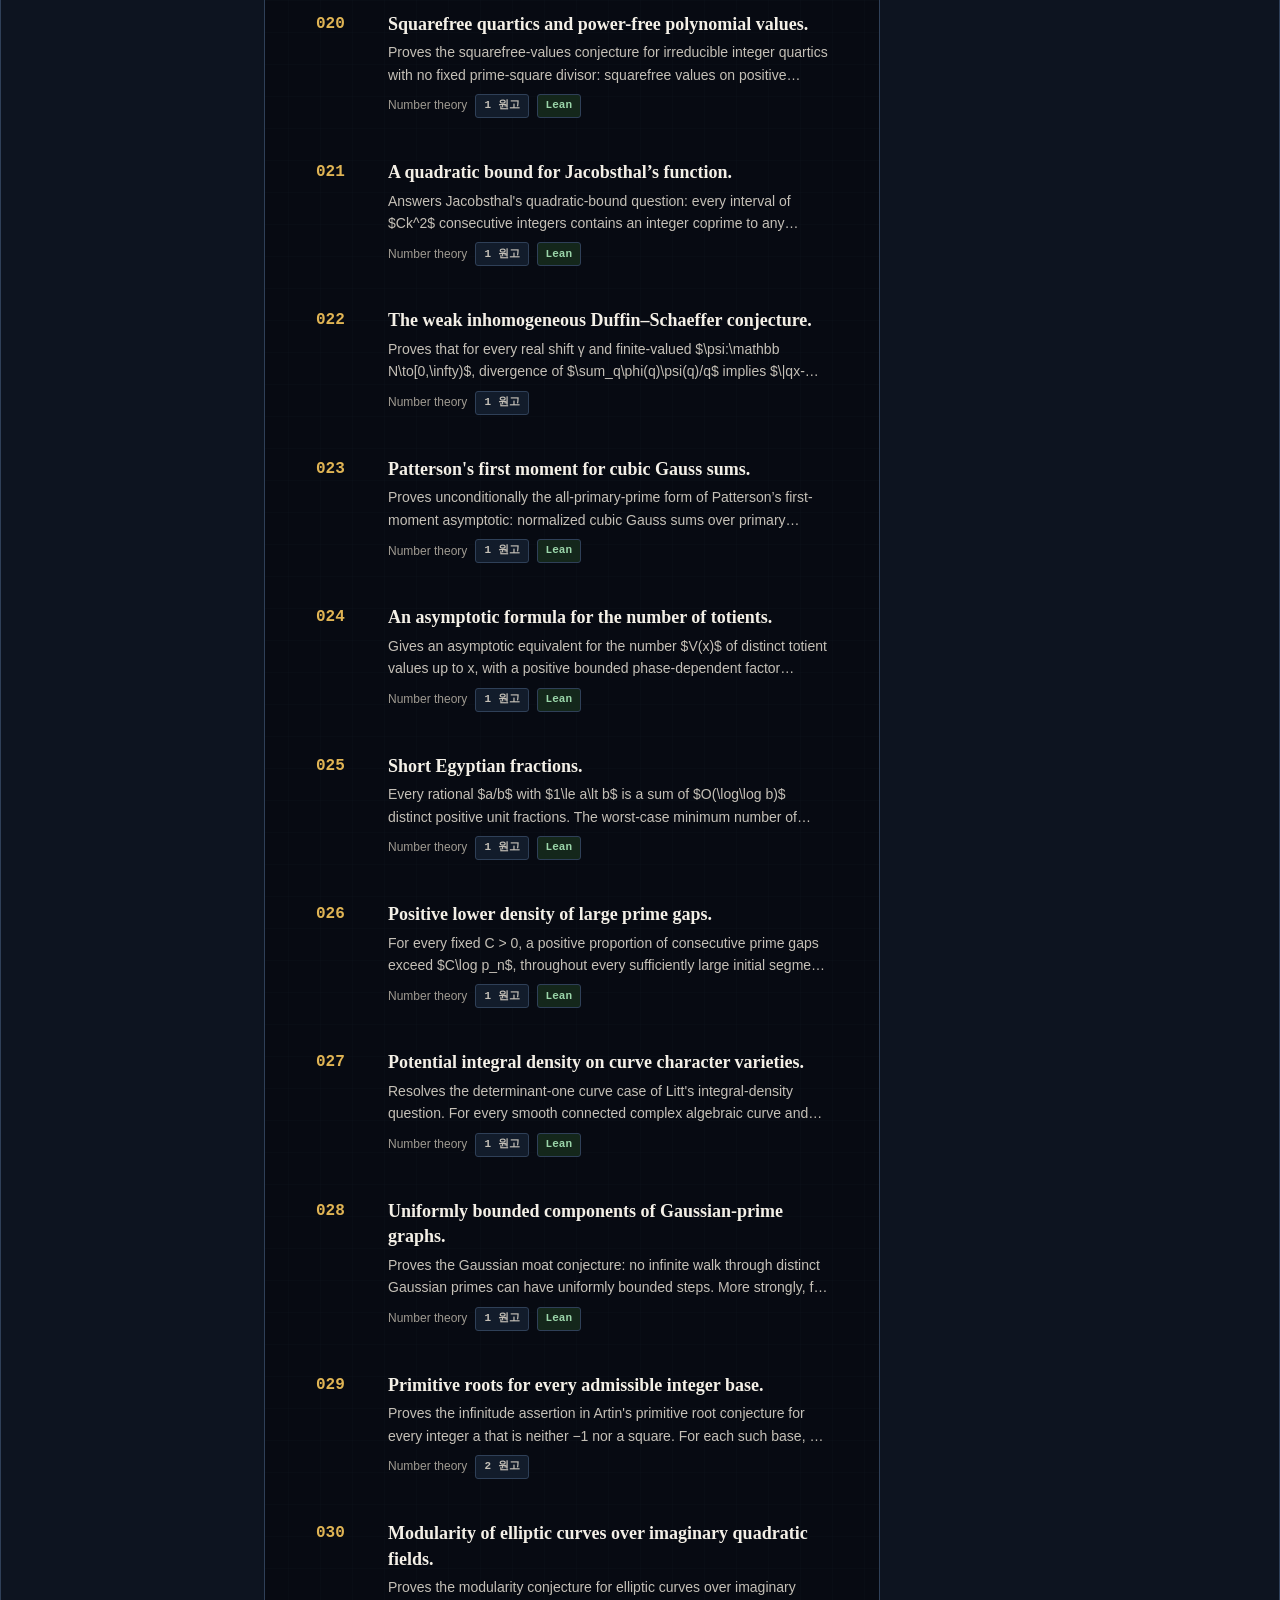
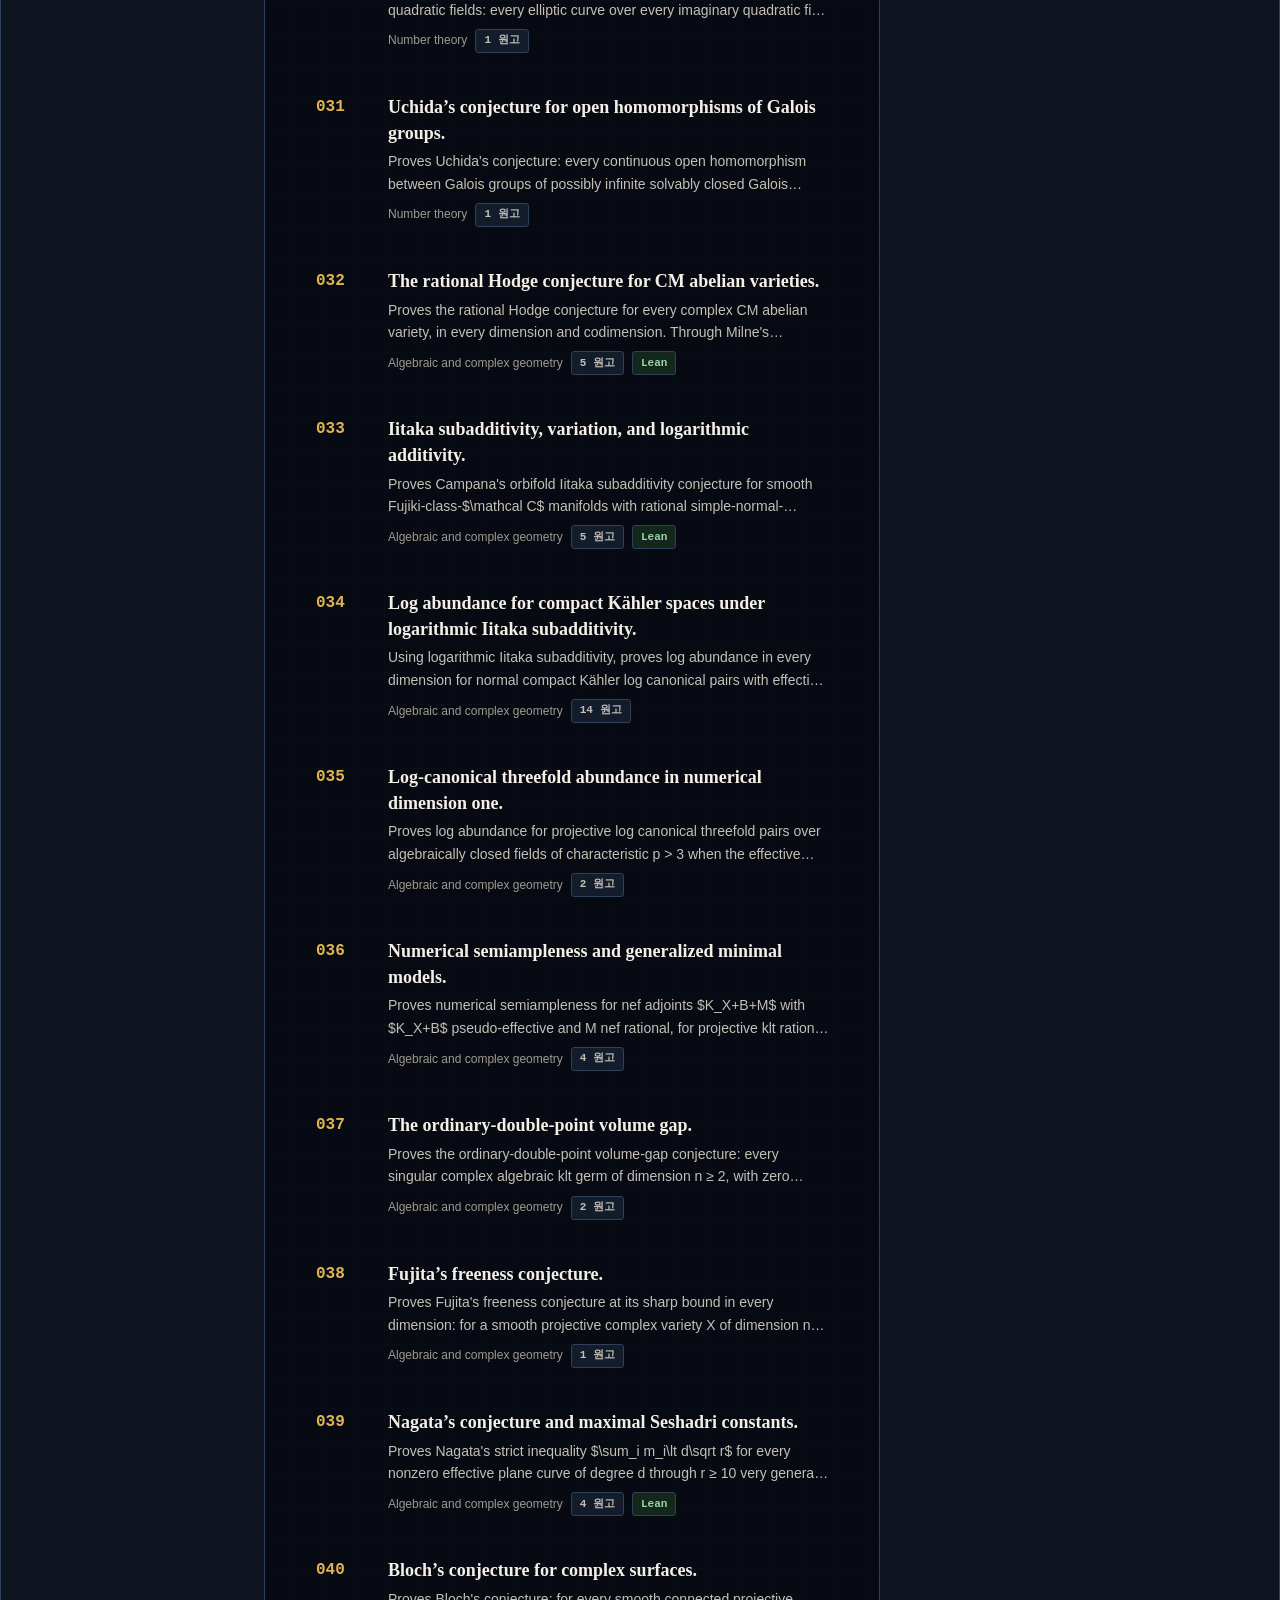
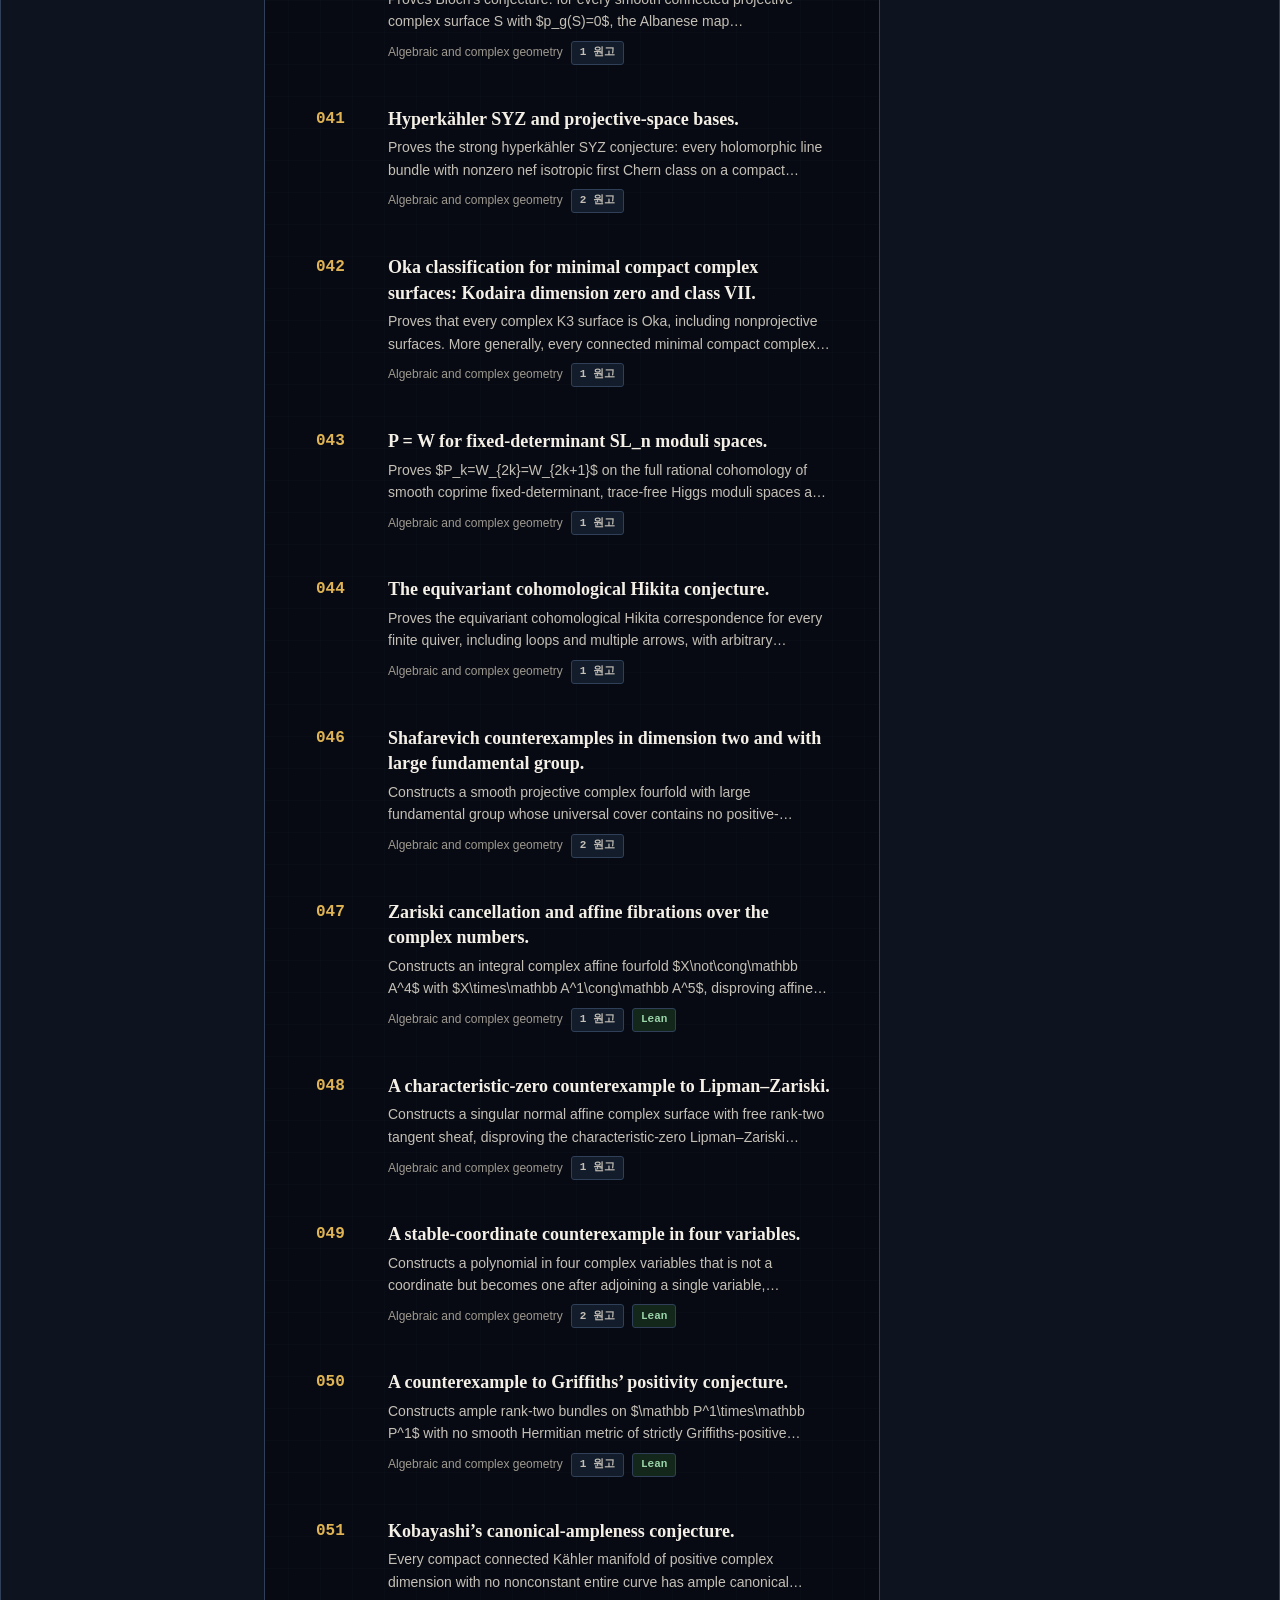
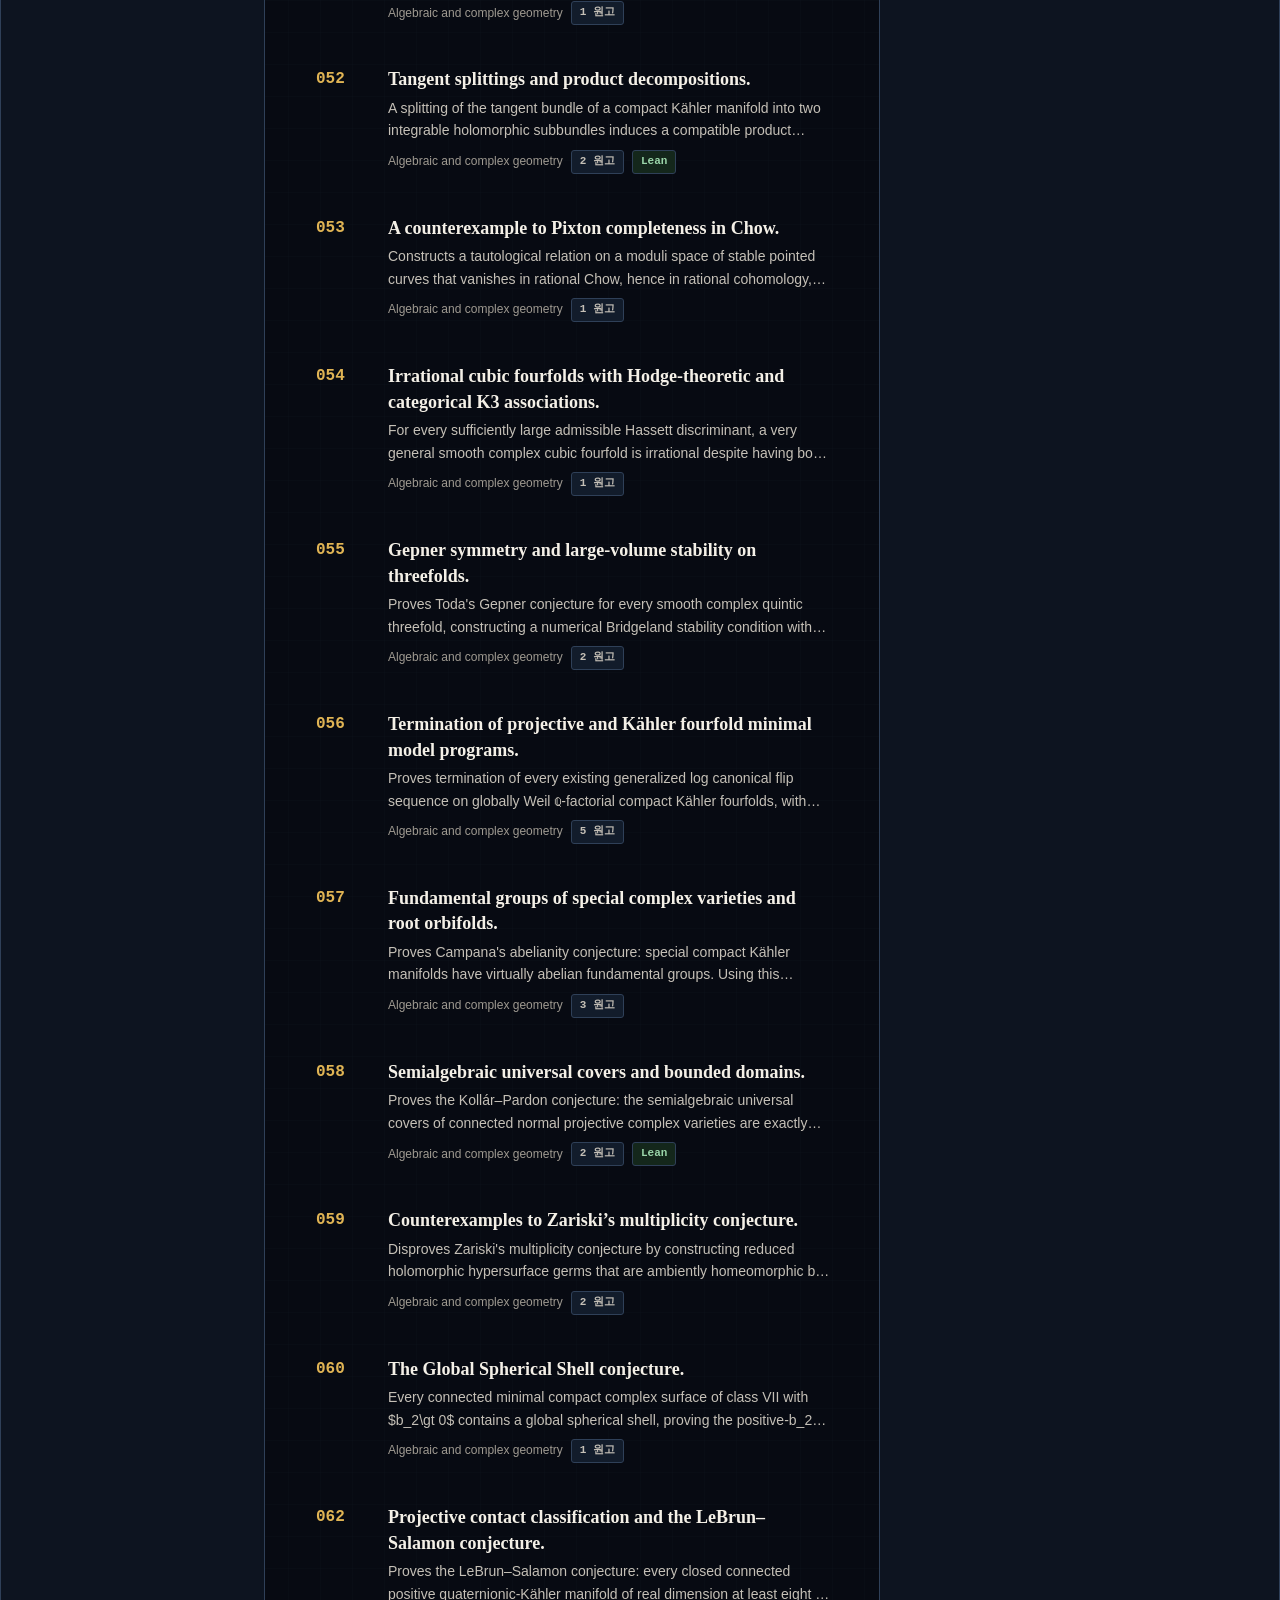
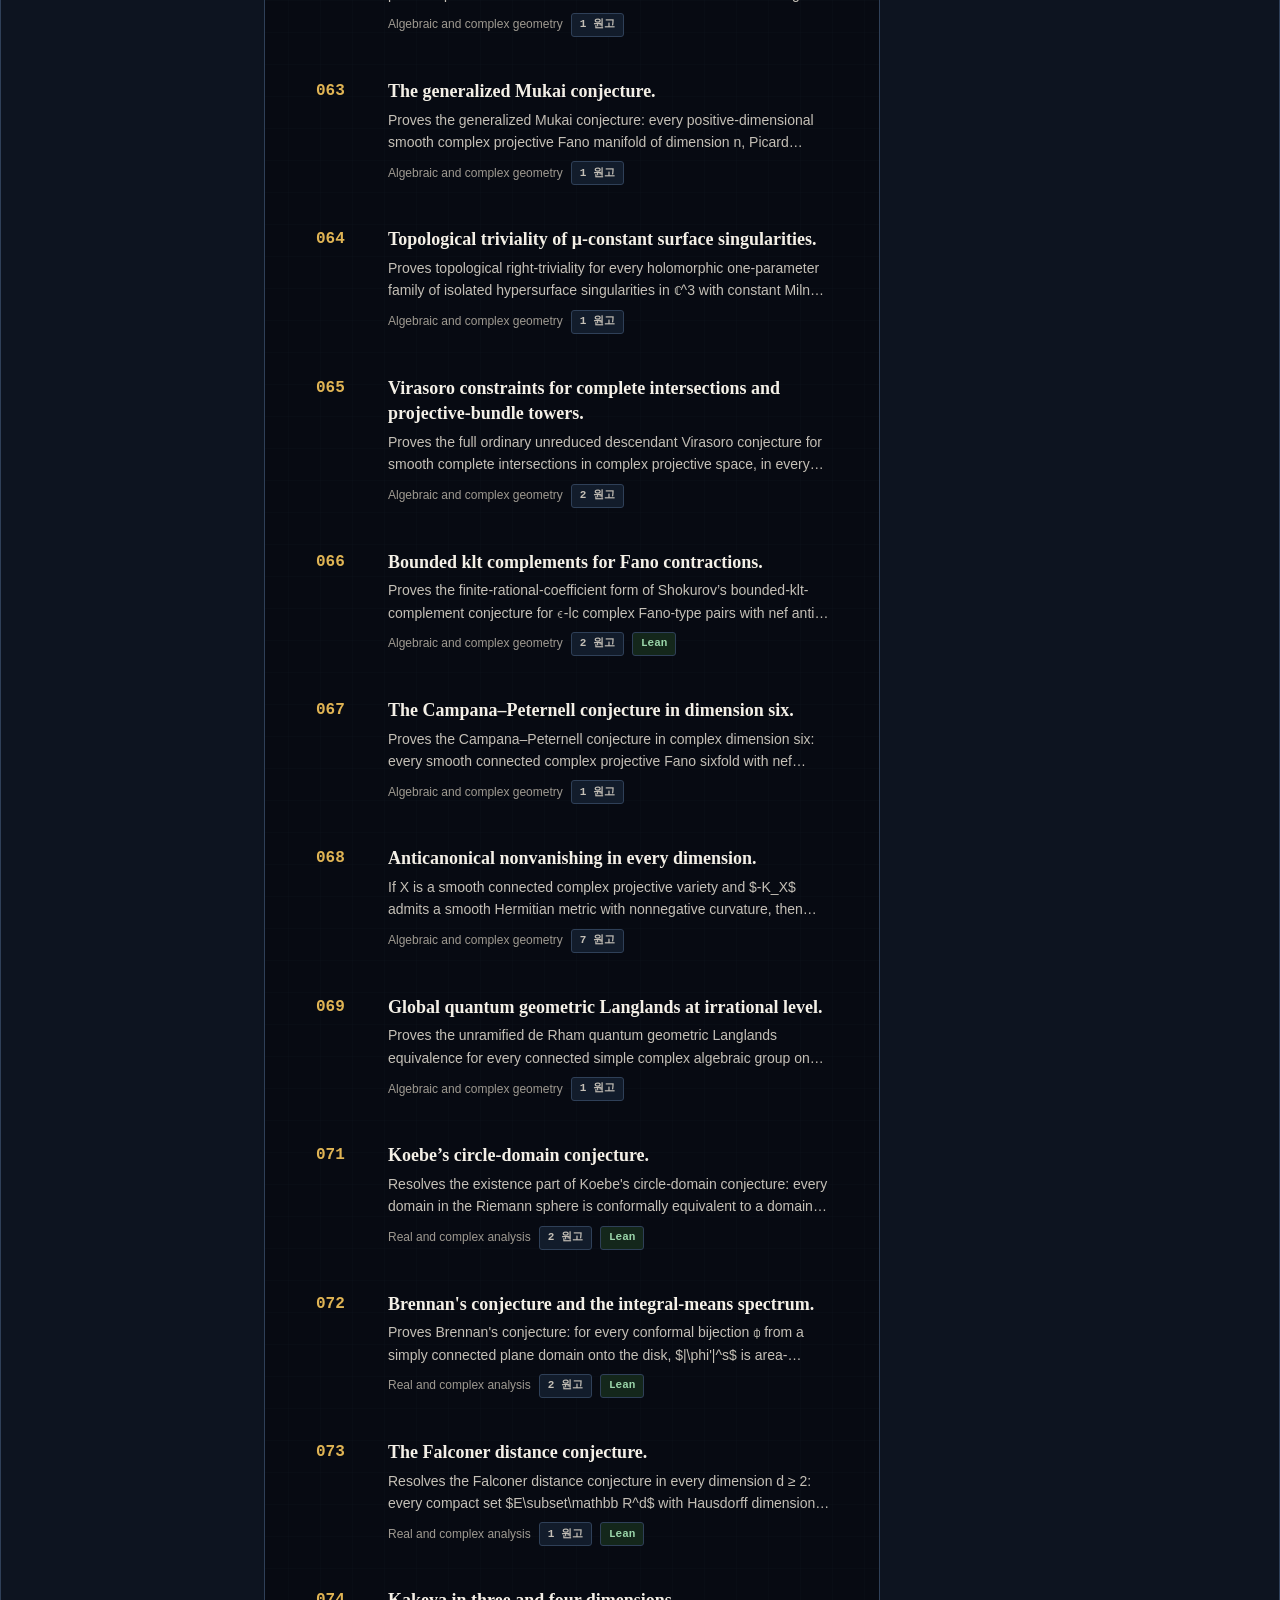
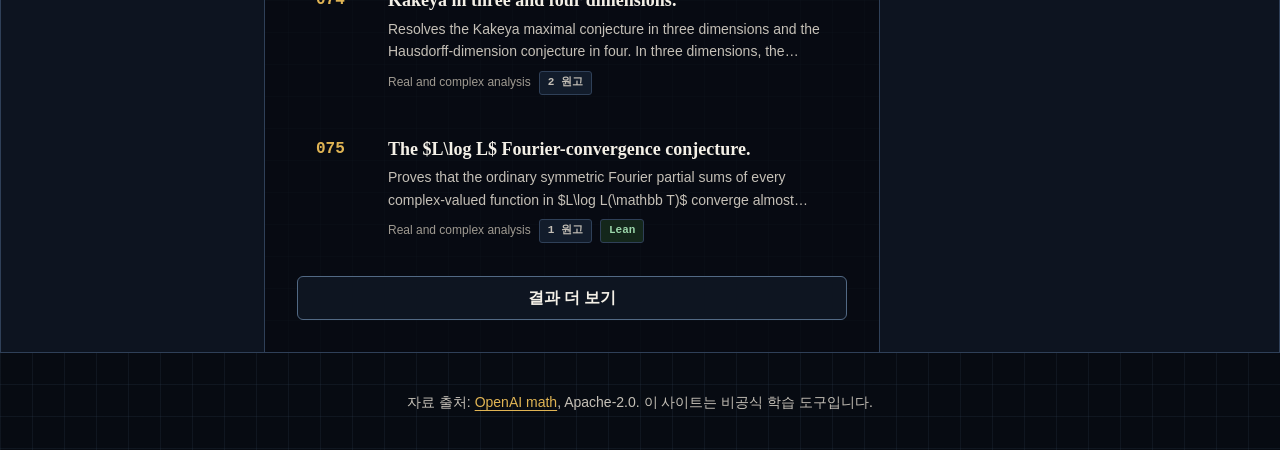
==== commit 56742343: "Lazy-load KaTeX, add infinite scroll and loading skeletons - Load KaTeX CSS/JS on first detail rende" ====
--- a/index.html
+++ b/index.html
@@ -11,6 +11,7 @@
   <title>OpenAI Math Study</title>
   <link rel="stylesheet" href="styles.css">
   <link rel="stylesheet" href="components.css">
+  <link rel="preload" href="data/catalog.json" as="fetch" crossorigin>
   <script defer src="papers.js"></script>
   <script defer src="youtube.js"></script>
   <script defer src="app.js"></script>
--- a/components.css
+++ b/components.css
@@ -131,6 +131,7 @@
   text-align: center;
 }
 .error-state { border-style: solid; background: var(--status-warning-soft); color: var(--status-warning); }
+.skeleton.skeleton-line { min-height: 3rem; margin-block-start: var(--space-2); }
 .skeleton { min-height: 7rem; border-radius: var(--radius-control); background: var(--surface-secondary); opacity: 0.7; animation: proof-pulse 1.2s ease-in-out infinite alternate; }
 .visually-hidden { position: absolute; inline-size: 1px; block-size: 1px; overflow: hidden; clip-path: inset(50%); }
 
